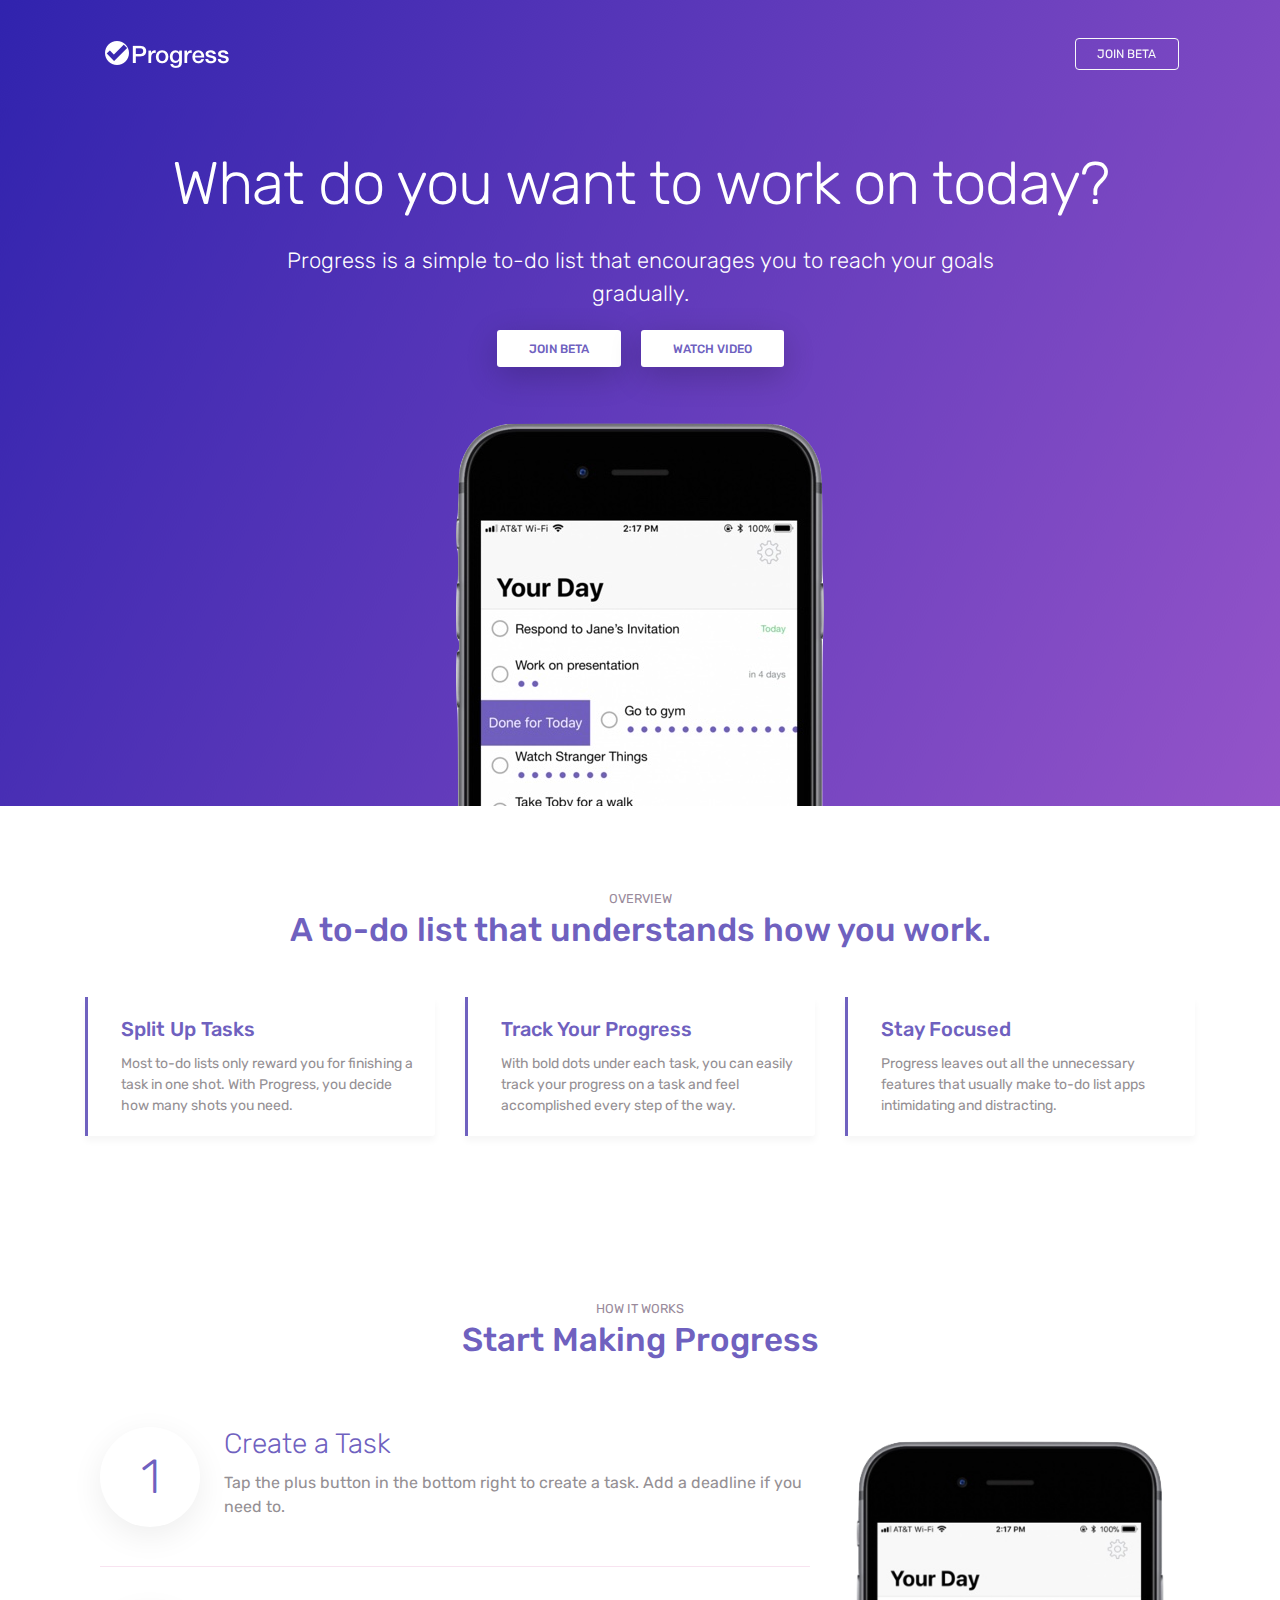
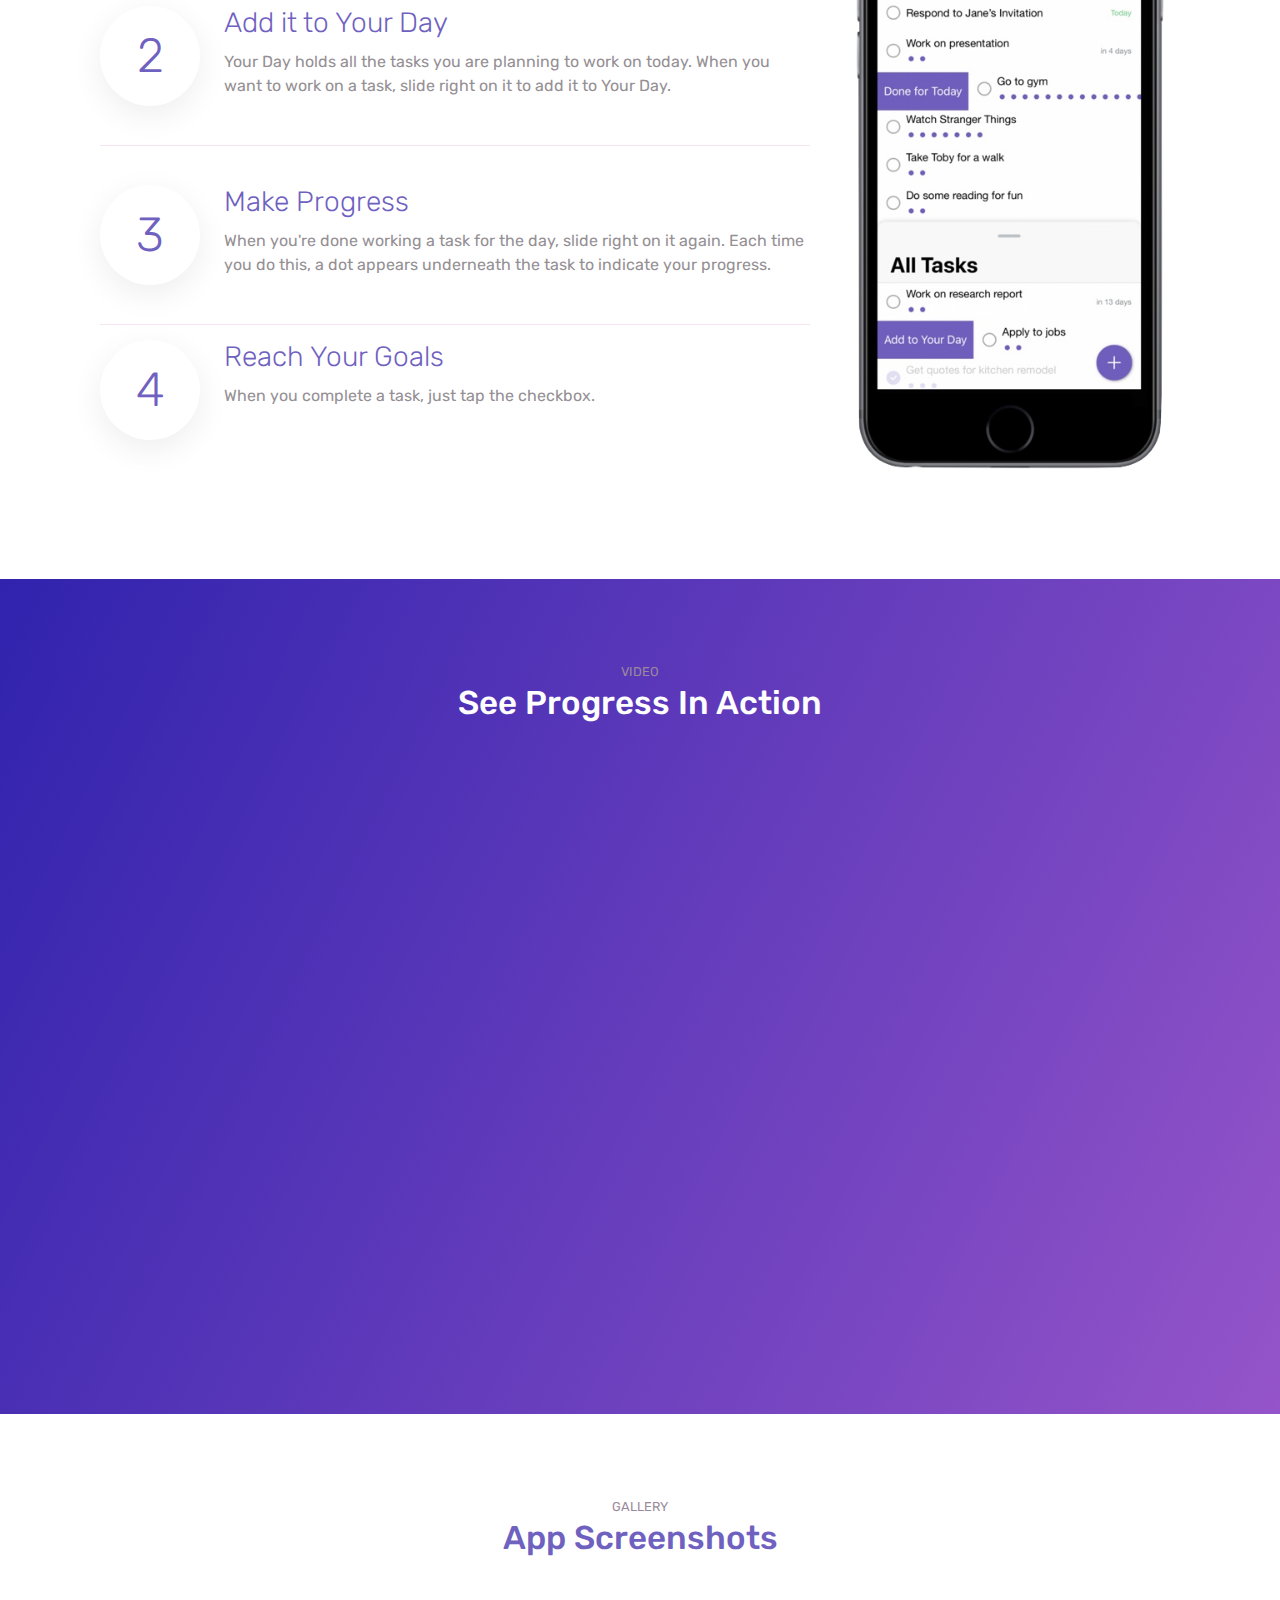
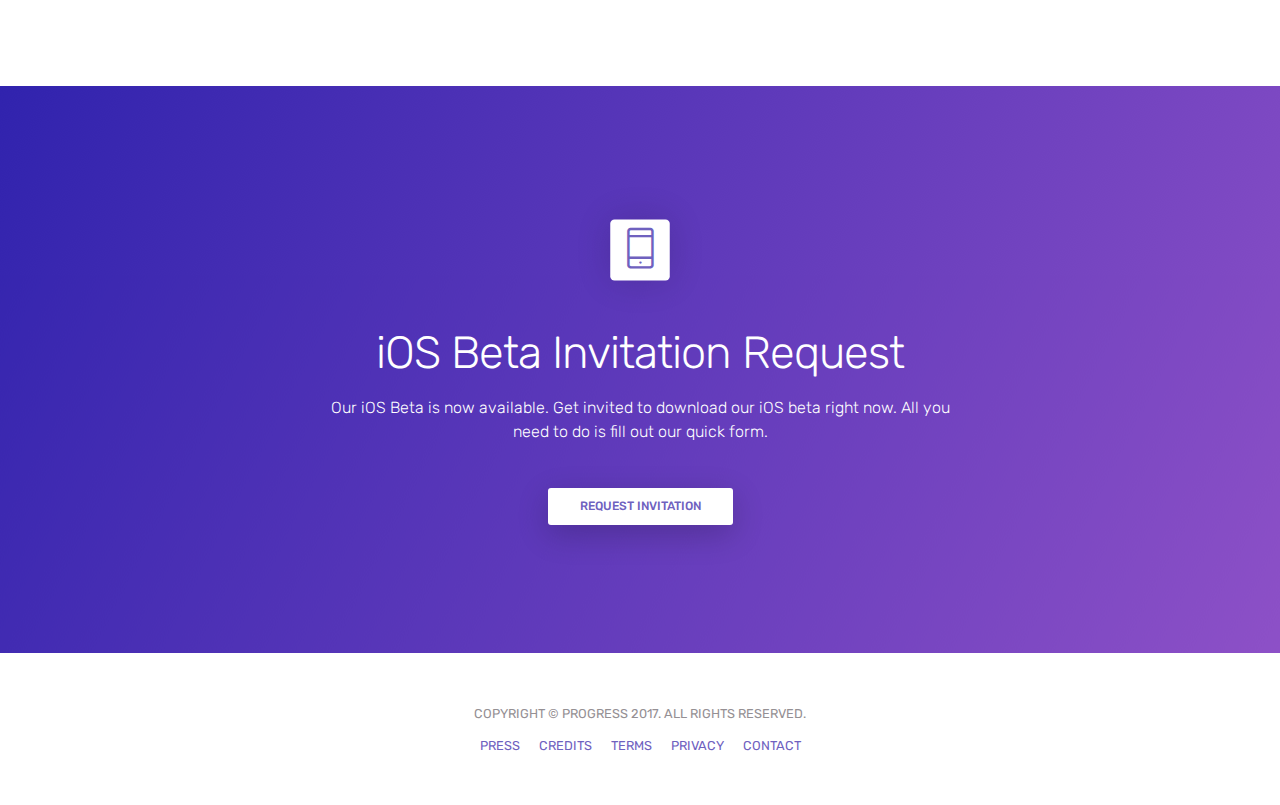
==== index.html @ 8f43d5d8 "new screenshots" ====
<!doctype html>
<html lang="en">
<!--
Page    : index 
 -->

<head>
    <title>Progress</title>
    <!-- Required meta tags -->
    <meta charset="utf-8">
    <meta name="viewport" content="width=device-width, initial-scale=1, shrink-to-fit=no">
    <meta name="description" content="Progress - A simple to-do list that encourages you to reach your goals gradually.">
    <meta name="keywords" content="HTML5, bootstrap, mobile, app, landing, ios, android, responsive">

    <!-- Font -->
    <link rel="dns-prefetch" href="//fonts.googleapis.com">
    <link href="https://fonts.googleapis.com/css?family=Rubik:300,400,500" rel="stylesheet">

    <!-- Bootstrap CSS -->
    <link rel="stylesheet" href="css/bootstrap.min.css">
    <!-- Themify Icons -->
    <link rel="stylesheet" href="css/themify-icons.css">
    <!-- Owl carousel -->
    <link rel="stylesheet" href="css/owl.carousel.min.css">
    <!-- Main css -->
    <link href="css/style.css" rel="stylesheet">

    <!--Favicon-->
    <link rel="icon" type="image/png" href="favicon.png">

    <script>
    var host = "www.makeprogressapp.com";
    if ((host == window.location.host) && (window.location.protocol != "https:")){
    window.location.protocol = "https";
    }
    </script> 
</head>

<body data-spy="scroll" data-target="#navbar" data-offset="30">

    <!-- Nav Menu -->

    <div class="nav-menu fixed-top">
        <div class="container">
            <div class="row">
                <div class="col-md-12">
                    <nav class="navbar navbar-dark navbar-expand-lg">
                        <a class="navbar-brand" href="index.html"><img src="images/logo.png" class="img-fluid" alt="logo"></a> <button class="navbar-toggler" type="button" data-toggle="collapse" data-target="#navbar" aria-controls="navbar" aria-expanded="false" aria-label="Toggle navigation"> <span class="navbar-toggler-icon"></span> </button>
                        <div class="collapse navbar-collapse" id="navbar">
                            <ul class="navbar-nav ml-auto">
                                <!-- <li class="nav-item"> <a class="nav-link" href="#howitworks">HOW IT WORKS</a> </li>-->
                                <li class="nav-item"><a href="#beta" class="btn btn-outline-light my-3 my-sm-0 ml-lg-3">Join Beta</a></li>
                            </ul>
                        </div>
                    </nav>
                </div>
            </div>
        </div>
    </div>


    <header class="bg-gradient" id="home">
        <div class="container mt-5">
            <h1>What do you want to work on today?</h1>
            <p class="tagline">Progress is a simple to-do list that encourages you to reach your goals gradually. </p>
            <div class="container2">
                <div class="flex">
                            <a href="#beta" , class="btn btn-primary">Join Beta</a></div>
                            <a href="#video" , class="btn btn-primary">Watch Video</a></div>
                </div>
            </div>
        <div class="img-holder mt-3"><img src="images/iphonex.png" alt="phone" class="img-fluid"></div>
    </header>

    <a name="overview">
    <div class="section" id="features">
        <div class="container">

            <div class="section-title">
                <small>OVERVIEW</small>
                <h3>A to-do list that understands how you work.</h3>
            </div>
            <div class="row">
                <div class="col-12 col-lg-4">
                    <div class="card features">
                        <div class="card-body">
                            <div class="media">
                                <span class="gradient-fill ti-3x mr-3"></span>
                                <div class="media-body">
                                    <h4 class="card-title">Split Up Tasks</h4>
                                    <p class="card-text">Most to-do lists only reward you for finishing a task in one shot. With Progress, you decide how many shots you need.</p>
                                </div>
                            </div>
                        </div>
                    </div>
                </div>
                <div class="col-12 col-lg-4">
                    <div class="card features">
                        <div class="card-body">
                            <div class="media">
                                <span class="gradient-fill ti-3x mr-3"></span>
                                <div class="media-body">
                                    <h4 class="card-title">Track Your Progress</h4>
                                    <p class="card-text">With bold dots under each task, you can easily track your progress on a task and feel accomplished every step of the way.</p>
                                </div>
                            </div>
                        </div>
                    </div>
                </div>
                <div class="col-12 col-lg-4">
                    <div class="card features">
                        <div class="card-body">
                            <div class="media">
                                <span class="gradient-fill ti-3x mr-3"></span>
                                <div class="media-body">
                                    <h4 class="card-title">Stay Focused</h4>
                                    <p class="card-text">Progress leaves out all the unnecessary features that usually make to-do list apps intimidating and distracting.</p>
                                </div>
                            </div>
                        </div>
                    </div>
                </div>
            </div>

        </div>

    </div>
    <!-- // end .section -->

    <a name="howitworks">
        <div class="section">
        <div class="container">

         <div class="section-title">
                <small>HOW IT WORKS</small>
                <h3>Start Making Progress</h3>
            </div>
        <div class="container">
            <div class="row">
                <div class="col-md-8 d-flex align-items-center">
                    <ul class="list-unstyled ui-steps">
                        <li class="media">
                            <div class="circle-icon mr-4">1</div>
                            <div class="media-body">
                                <h5>Create a Task</h5>
                                <p>Tap the plus button in the bottom right to create a task. Add a deadline if you need to.</p>
                            </div>
                        </li>
                        <li class="media my-4">
                            <div class="circle-icon mr-4">2</div>
                            <div class="media-body">
                                <h5>Add it to Your Day</h5>
                                <p> Your Day holds all the tasks you are planning to work on today. When you want to work on a task, slide right on it to add it to Your Day.</p>
                            </div>
                        </li>
                        <li class="media">
                            <div class="circle-icon mr-4">3</div>
                            <div class="media-body">
                                <h5>Make Progress</h5>
                                <p>When you're done working a task for the day, slide right on it again. Each time you do this, a dot appears underneath the task to indicate your progress.</p>
                            </div>
                        </li>
                         <li class="media">
                            <div class="circle-icon mr-4">4</div>
                            <div class="media-body">
                                <h5>Reach Your Goals</h5>
                                <p>When you complete a task, just tap the checkbox.</p>
                            </div>
                        </li>
                    </ul>
                </div>
                <div class="col-md-4">
                    <img src="images/iphonex.png" alt="iphone" class="img-fluid">
                </div>

            </div>

        </div>
    </div>
    </div>
    <!-- // end .section -->

    <a name="video">
    <div class="section bg-gradient">
        <div class="section-title2">
                <small>VIDEO</small>
                <h6>See Progress In Action</h6>
            </div>
        <div class="container2">
          <iframe allowFullScreen frameborder="0" height="564" mozallowfullscreen src="https://player.vimeo.com/video/249127724" webkitAllowFullScreen width="640"></iframe>
        </div>
    </div>
    <!-- // end .section -->

    <a name="screenshots">
    <div class="section" id="gallery">
        <div class="container">
            <div class="section-title">
                <small>GALLERY</small>
                <h3>App Screenshots</h3>
            </div>

            <div class="img-gallery owl-carousel owl-theme">
                <img src="images/screen1.jpg" alt="image">
                <img src="images/screen2.jpg" alt="image">
                <img src="images/screen3.jpg" alt="image">
                <img src="images/screen4.jpg" alt="image">
                <img src="images/screen5.jpg" alt="image">
            </div>
        </div>
    </div>
    <!-- // end .section -->

    <a name="beta">
        <div class="section bg-gradient">
        <div class="container">
            <div class="call-to-action">

                <div class="box-icon"><span class="ti-mobile gradient-fill ti-3x"></span></div>
                <h2>iOS Beta Invitation Request</h2>
                <p class="tagline">Our iOS Beta is now available. Get invited to download our iOS beta right now. All you need to do is fill out our quick form.</p>
                <div class="my-4">
                        <div class = "container2">
                        <div class="row">
                                <input type="submit" display=inline value="Request Invitation" name="subscribe" class="btn btn-primary" onclick="window.open('https://docs.google.com/forms/d/e/1FAIpQLSewMjJUEQsUB3GAOsX3UaasH5vnxFQbuQ_sWc6Pb_Ocl7XDDA/viewform?usp=sf_link','_blank')">
                         </div> <!-- /row -->    
                         </div>
                </div>
            </div>
        </div>
    </div>


   <!-- <a name="download">
    <div class="section bg-gradient">
    <div class="container">
            <div class="call-to-action">

                <div class="box-icon"><span class="ti-mobile gradient-fill ti-3x"></span></div>
                <h2>Download Progress Today</h2>
                <p class="tagline">Available for iPhone & iPad devices exclusively. Requires iOS 11+.</p>
                <div class="my-4">
                    <a href="#" class="btn btn-light"><img src="images/appleicon.png" alt="icon"> App Store</a>
                </div>
            </div>
        </div>
    </div> -->
    <!-- // end .section -->
    
    <a name="footer">
    <footer class="my-5 text-center">
        <p class="mb-2"><small>COPYRIGHT © PROGRESS 2017. ALL RIGHTS RESERVED.</a></small></p>
        <small>
             <a href="https://www.dropbox.com/sh/uk5i52ibr6xwjdl/AAD-dLXmR7d2YhoPPhvqMtyUa?dl=0" class="m-2">PRESS</a>
            <a href="credits.html" class="m-2">CREDITS</a>
            <a href="terms.html" class="m-2">TERMS</a>
            <a href="privacy.html" class="m-2">PRIVACY</a>
            <a href="mailto:info@makeprogressapp.com" class="m-2">CONTACT</a>
        </small>
    </footer>

    <!-- jQuery and Bootstrap -->
    <script src="js/jquery-3.2.1.min.js"></script>
    <script src="js/bootstrap.bundle.min.js"></script>
    <!-- Plugins JS -->
    <script src="js/owl.carousel.min.js"></script>
    <!-- Custom JS -->
    <script src="js/script.js"></script>

</body>

</html>
---- css/themify-icons.css ----
@font-face {
    font-family: 'themify';
    src: url('../fonts/themify.eot?-fvbane');
    src: url('../fonts/themify.eot?#iefix-fvbane') format('embedded-opentype'), url('../fonts/themify.woff?-fvbane') format('woff'), url('../fonts/themify.ttf?-fvbane') format('truetype'), url('../fonts/themify.svg?-fvbane#themify') format('svg');
    font-weight: normal;
    font-style: normal;
}

[class^="ti-"],
[class*=" ti-"] {
    font-family: 'themify';
    speak: none;
    font-style: normal;
    font-weight: normal;
    font-variant: normal;
    text-transform: none;
    line-height: 1;
    /* Better Font Rendering =========== */
    -webkit-font-smoothing: antialiased;
    -moz-osx-font-smoothing: grayscale;
}

.ti-wand:before {
    content: "\e600";
}

.ti-volume:before {
    content: "\e601";
}

.ti-user:before {
    content: "\e602";
}

.ti-unlock:before {
    content: "\e603";
}

.ti-unlink:before {
    content: "\e604";
}

.ti-trash:before {
    content: "\e605";
}

.ti-thought:before {
    content: "\e606";
}

.ti-target:before {
    content: "\e607";
}

.ti-tag:before {
    content: "\e608";
}

.ti-tablet:before {
    content: "\e609";
}

.ti-star:before {
    content: "\e60a";
}

.ti-spray:before {
    content: "\e60b";
}

.ti-signal:before {
    content: "\e60c";
}

.ti-shopping-cart:before {
    content: "\e60d";
}

.ti-shopping-cart-full:before {
    content: "\e60e";
}

.ti-settings:before {
    content: "\e60f";
}

.ti-search:before {
    content: "\e610";
}

.ti-zoom-in:before {
    content: "\e611";
}

.ti-zoom-out:before {
    content: "\e612";
}

.ti-cut:before {
    content: "\e613";
}

.ti-ruler:before {
    content: "\e614";
}

.ti-ruler-pencil:before {
    content: "\e615";
}

.ti-ruler-alt:before {
    content: "\e616";
}

.ti-bookmark:before {
    content: "\e617";
}

.ti-bookmark-alt:before {
    content: "\e618";
}

.ti-reload:before {
    content: "\e619";
}

.ti-plus:before {
    content: "\e61a";
}

.ti-pin:before {
    content: "\e61b";
}

.ti-pencil:before {
    content: "\e61c";
}

.ti-pencil-alt:before {
    content: "\e61d";
}

.ti-paint-roller:before {
    content: "\e61e";
}

.ti-paint-bucket:before {
    content: "\e61f";
}

.ti-na:before {
    content: "\e620";
}

.ti-mobile:before {
    content: "\e621";
}

.ti-minus:before {
    content: "\e622";
}

.ti-medall:before {
    content: "\e623";
}

.ti-medall-alt:before {
    content: "\e624";
}

.ti-marker:before {
    content: "\e625";
}

.ti-marker-alt:before {
    content: "\e626";
}

.ti-arrow-up:before {
    content: "\e627";
}

.ti-arrow-right:before {
    content: "\e628";
}

.ti-arrow-left:before {
    content: "\e629";
}

.ti-arrow-down:before {
    content: "\e62a";
}

.ti-lock:before {
    content: "\e62b";
}

.ti-location-arrow:before {
    content: "\e62c";
}

.ti-link:before {
    content: "\e62d";
}

.ti-layout:before {
    content: "\e62e";
}

.ti-layers:before {
    content: "\e62f";
}

.ti-layers-alt:before {
    content: "\e630";
}

.ti-key:before {
    content: "\e631";
}

.ti-import:before {
    content: "\e632";
}

.ti-image:before {
    content: "\e633";
}

.ti-heart:before {
    content: "\e634";
}

.ti-heart-broken:before {
    content: "\e635";
}

.ti-hand-stop:before {
    content: "\e636";
}

.ti-hand-open:before {
    content: "\e637";
}

.ti-hand-drag:before {
    content: "\e638";
}

.ti-folder:before {
    content: "\e639";
}

.ti-flag:before {
    content: "\e63a";
}

.ti-flag-alt:before {
    content: "\e63b";
}

.ti-flag-alt-2:before {
    content: "\e63c";
}

.ti-eye:before {
    content: "\e63d";
}

.ti-export:before {
    content: "\e63e";
}

.ti-exchange-vertical:before {
    content: "\e63f";
}

.ti-desktop:before {
    content: "\e640";
}

.ti-cup:before {
    content: "\e641";
}

.ti-crown:before {
    content: "\e642";
}

.ti-comments:before {
    content: "\e643";
}

.ti-comment:before {
    content: "\e644";
}

.ti-comment-alt:before {
    content: "\e645";
}

.ti-close:before {
    content: "\e646";
}

.ti-clip:before {
    content: "\e647";
}

.ti-angle-up:before {
    content: "\e648";
}

.ti-angle-right:before {
    content: "\e649";
}

.ti-angle-left:before {
    content: "\e64a";
}

.ti-angle-down:before {
    content: "\e64b";
}

.ti-check:before {
    content: "\e64c";
}

.ti-check-box:before {
    content: "\e64d";
}

.ti-camera:before {
    content: "\e64e";
}

.ti-announcement:before {
    content: "\e64f";
}

.ti-brush:before {
    content: "\e650";
}

.ti-briefcase:before {
    content: "\e651";
}

.ti-bolt:before {
    content: "\e652";
}

.ti-bolt-alt:before {
    content: "\e653";
}

.ti-blackboard:before {
    content: "\e654";
}

.ti-bag:before {
    content: "\e655";
}

.ti-move:before {
    content: "\e656";
}

.ti-arrows-vertical:before {
    content: "\e657";
}

.ti-arrows-horizontal:before {
    content: "\e658";
}

.ti-fullscreen:before {
    content: "\e659";
}

.ti-arrow-top-right:before {
    content: "\e65a";
}

.ti-arrow-top-left:before {
    content: "\e65b";
}

.ti-arrow-circle-up:before {
    content: "\e65c";
}

.ti-arrow-circle-right:before {
    content: "\e65d";
}

.ti-arrow-circle-left:before {
    content: "\e65e";
}

.ti-arrow-circle-down:before {
    content: "\e65f";
}

.ti-angle-double-up:before {
    content: "\e660";
}

.ti-angle-double-right:before {
    content: "\e661";
}

.ti-angle-double-left:before {
    content: "\e662";
}

.ti-angle-double-down:before {
    content: "\e663";
}

.ti-zip:before {
    content: "\e664";
}

.ti-world:before {
    content: "\e665";
}

.ti-wheelchair:before {
    content: "\e666";
}

.ti-view-list:before {
    content: "\e667";
}

.ti-view-list-alt:before {
    content: "\e668";
}

.ti-view-grid:before {
    content: "\e669";
}

.ti-uppercase:before {
    content: "\e66a";
}

.ti-upload:before {
    content: "\e66b";
}

.ti-underline:before {
    content: "\e66c";
}

.ti-truck:before {
    content: "\e66d";
}

.ti-timer:before {
    content: "\e66e";
}

.ti-ticket:before {
    content: "\e66f";
}

.ti-thumb-up:before {
    content: "\e670";
}

.ti-thumb-down:before {
    content: "\e671";
}

.ti-text:before {
    content: "\e672";
}

.ti-stats-up:before {
    content: "\e673";
}

.ti-stats-down:before {
    content: "\e674";
}

.ti-split-v:before {
    content: "\e675";
}

.ti-split-h:before {
    content: "\e676";
}

.ti-smallcap:before {
    content: "\e677";
}

.ti-shine:before {
    content: "\e678";
}

.ti-shift-right:before {
    content: "\e679";
}

.ti-shift-left:before {
    content: "\e67a";
}

.ti-shield:before {
    content: "\e67b";
}

.ti-notepad:before {
    content: "\e67c";
}

.ti-server:before {
    content: "\e67d";
}

.ti-quote-right:before {
    content: "\e67e";
}

.ti-quote-left:before {
    content: "\e67f";
}

.ti-pulse:before {
    content: "\e680";
}

.ti-printer:before {
    content: "\e681";
}

.ti-power-off:before {
    content: "\e682";
}

.ti-plug:before {
    content: "\e683";
}

.ti-pie-chart:before {
    content: "\e684";
}

.ti-paragraph:before {
    content: "\e685";
}

.ti-panel:before {
    content: "\e686";
}

.ti-package:before {
    content: "\e687";
}

.ti-music:before {
    content: "\e688";
}

.ti-music-alt:before {
    content: "\e689";
}

.ti-mouse:before {
    content: "\e68a";
}

.ti-mouse-alt:before {
    content: "\e68b";
}

.ti-money:before {
    content: "\e68c";
}

.ti-microphone:before {
    content: "\e68d";
}

.ti-menu:before {
    content: "\e68e";
}

.ti-menu-alt:before {
    content: "\e68f";
}

.ti-map:before {
    content: "\e690";
}

.ti-map-alt:before {
    content: "\e691";
}

.ti-loop:before {
    content: "\e692";
}

.ti-location-pin:before {
    content: "\e693";
}

.ti-list:before {
    content: "\e694";
}

.ti-light-bulb:before {
    content: "\e695";
}

.ti-Italic:before {
    content: "\e696";
}

.ti-info:before {
    content: "\e697";
}

.ti-infinite:before {
    content: "\e698";
}

.ti-id-badge:before {
    content: "\e699";
}

.ti-hummer:before {
    content: "\e69a";
}

.ti-home:before {
    content: "\e69b";
}

.ti-help:before {
    content: "\e69c";
}

.ti-headphone:before {
    content: "\e69d";
}

.ti-harddrives:before {
    content: "\e69e";
}

.ti-harddrive:before {
    content: "\e69f";
}

.ti-gift:before {
    content: "\e6a0";
}

.ti-game:before {
    content: "\e6a1";
}

.ti-filter:before {
    content: "\e6a2";
}

.ti-files:before {
    content: "\e6a3";
}

.ti-file:before {
    content: "\e6a4";
}

.ti-eraser:before {
    content: "\e6a5";
}

.ti-envelope:before {
    content: "\e6a6";
}

.ti-download:before {
    content: "\e6a7";
}

.ti-direction:before {
    content: "\e6a8";
}

.ti-direction-alt:before {
    content: "\e6a9";
}

.ti-dashboard:before {
    content: "\e6aa";
}

.ti-control-stop:before {
    content: "\e6ab";
}

.ti-control-shuffle:before {
    content: "\e6ac";
}

.ti-control-play:before {
    content: "\e6ad";
}

.ti-control-pause:before {
    content: "\e6ae";
}

.ti-control-forward:before {
    content: "\e6af";
}

.ti-control-backward:before {
    content: "\e6b0";
}

.ti-cloud:before {
    content: "\e6b1";
}

.ti-cloud-up:before {
    content: "\e6b2";
}

.ti-cloud-down:before {
    content: "\e6b3";
}

.ti-clipboard:before {
    content: "\e6b4";
}

.ti-car:before {
    content: "\e6b5";
}

.ti-calendar:before {
    content: "\e6b6";
}

.ti-book:before {
    content: "\e6b7";
}

.ti-bell:before {
    content: "\e6b8";
}

.ti-basketball:before {
    content: "\e6b9";
}

.ti-bar-chart:before {
    content: "\e6ba";
}

.ti-bar-chart-alt:before {
    content: "\e6bb";
}

.ti-back-right:before {
    content: "\e6bc";
}

.ti-back-left:before {
    content: "\e6bd";
}

.ti-arrows-corner:before {
    content: "\e6be";
}

.ti-archive:before {
    content: "\e6bf";
}

.ti-anchor:before {
    content: "\e6c0";
}

.ti-align-right:before {
    content: "\e6c1";
}

.ti-align-left:before {
    content: "\e6c2";
}

.ti-align-justify:before {
    content: "\e6c3";
}

.ti-align-center:before {
    content: "\e6c4";
}

.ti-alert:before {
    content: "\e6c5";
}

.ti-alarm-clock:before {
    content: "\e6c6";
}

.ti-agenda:before {
    content: "\e6c7";
}

.ti-write:before {
    content: "\e6c8";
}

.ti-window:before {
    content: "\e6c9";
}

.ti-widgetized:before {
    content: "\e6ca";
}

.ti-widget:before {
    content: "\e6cb";
}

.ti-widget-alt:before {
    content: "\e6cc";
}

.ti-wallet:before {
    content: "\e6cd";
}

.ti-video-clapper:before {
    content: "\e6ce";
}

.ti-video-camera:before {
    content: "\e6cf";
}

.ti-vector:before {
    content: "\e6d0";
}

.ti-themify-logo:before {
    content: "\e6d1";
}

.ti-themify-favicon:before {
    content: "\e6d2";
}

.ti-themify-favicon-alt:before {
    content: "\e6d3";
}

.ti-support:before {
    content: "\e6d4";
}

.ti-stamp:before {
    content: "\e6d5";
}

.ti-split-v-alt:before {
    content: "\e6d6";
}

.ti-slice:before {
    content: "\e6d7";
}

.ti-shortcode:before {
    content: "\e6d8";
}

.ti-shift-right-alt:before {
    content: "\e6d9";
}

.ti-shift-left-alt:before {
    content: "\e6da";
}

.ti-ruler-alt-2:before {
    content: "\e6db";
}

.ti-receipt:before {
    content: "\e6dc";
}

.ti-pin2:before {
    content: "\e6dd";
}

.ti-pin-alt:before {
    content: "\e6de";
}

.ti-pencil-alt2:before {
    content: "\e6df";
}

.ti-palette:before {
    content: "\e6e0";
}

.ti-more:before {
    content: "\e6e1";
}

.ti-more-alt:before {
    content: "\e6e2";
}

.ti-microphone-alt:before {
    content: "\e6e3";
}

.ti-magnet:before {
    content: "\e6e4";
}

.ti-line-double:before {
    content: "\e6e5";
}

.ti-line-dotted:before {
    content: "\e6e6";
}

.ti-line-dashed:before {
    content: "\e6e7";
}

.ti-layout-width-full:before {
    content: "\e6e8";
}

.ti-layout-width-default:before {
    content: "\e6e9";
}

.ti-layout-width-default-alt:before {
    content: "\e6ea";
}

.ti-layout-tab:before {
    content: "\e6eb";
}

.ti-layout-tab-window:before {
    content: "\e6ec";
}

.ti-layout-tab-v:before {
    content: "\e6ed";
}

.ti-layout-tab-min:before {
    content: "\e6ee";
}

.ti-layout-slider:before {
    content: "\e6ef";
}

.ti-layout-slider-alt:before {
    content: "\e6f0";
}

.ti-layout-sidebar-right:before {
    content: "\e6f1";
}

.ti-layout-sidebar-none:before {
    content: "\e6f2";
}

.ti-layout-sidebar-left:before {
    content: "\e6f3";
}

.ti-layout-placeholder:before {
    content: "\e6f4";
}

.ti-layout-menu:before {
    content: "\e6f5";
}

.ti-layout-menu-v:before {
    content: "\e6f6";
}

.ti-layout-menu-separated:before {
    content: "\e6f7";
}

.ti-layout-menu-full:before {
    content: "\e6f8";
}

.ti-layout-media-right-alt:before {
    content: "\e6f9";
}

.ti-layout-media-right:before {
    content: "\e6fa";
}

.ti-layout-media-overlay:before {
    content: "\e6fb";
}

.ti-layout-media-overlay-alt:before {
    content: "\e6fc";
}

.ti-layout-media-overlay-alt-2:before {
    content: "\e6fd";
}

.ti-layout-media-left-alt:before {
    content: "\e6fe";
}

.ti-layout-media-left:before {
    content: "\e6ff";
}

.ti-layout-media-center-alt:before {
    content: "\e700";
}

.ti-layout-media-center:before {
    content: "\e701";
}

.ti-layout-list-thumb:before {
    content: "\e702";
}

.ti-layout-list-thumb-alt:before {
    content: "\e703";
}

.ti-layout-list-post:before {
    content: "\e704";
}

.ti-layout-list-large-image:before {
    content: "\e705";
}

.ti-layout-line-solid:before {
    content: "\e706";
}

.ti-layout-grid4:before {
    content: "\e707";
}

.ti-layout-grid3:before {
    content: "\e708";
}

.ti-layout-grid2:before {
    content: "\e709";
}

.ti-layout-grid2-thumb:before {
    content: "\e70a";
}

.ti-layout-cta-right:before {
    content: "\e70b";
}

.ti-layout-cta-left:before {
    content: "\e70c";
}

.ti-layout-cta-center:before {
    content: "\e70d";
}

.ti-layout-cta-btn-right:before {
    content: "\e70e";
}

.ti-layout-cta-btn-left:before {
    content: "\e70f";
}

.ti-layout-column4:before {
    content: "\e710";
}

.ti-layout-column3:before {
    content: "\e711";
}

.ti-layout-column2:before {
    content: "\e712";
}

.ti-layout-accordion-separated:before {
    content: "\e713";
}

.ti-layout-accordion-merged:before {
    content: "\e714";
}

.ti-layout-accordion-list:before {
    content: "\e715";
}

.ti-ink-pen:before {
    content: "\e716";
}

.ti-info-alt:before {
    content: "\e717";
}

.ti-help-alt:before {
    content: "\e718";
}

.ti-headphone-alt:before {
    content: "\e719";
}

.ti-hand-point-up:before {
    content: "\e71a";
}

.ti-hand-point-right:before {
    content: "\e71b";
}

.ti-hand-point-left:before {
    content: "\e71c";
}

.ti-hand-point-down:before {
    content: "\e71d";
}

.ti-gallery:before {
    content: "\e71e";
}

.ti-face-smile:before {
    content: "\e71f";
}

.ti-face-sad:before {
    content: "\e720";
}

.ti-credit-card:before {
    content: "\e721";
}

.ti-control-skip-forward:before {
    content: "\e722";
}

.ti-control-skip-backward:before {
    content: "\e723";
}

.ti-control-record:before {
    content: "\e724";
}

.ti-control-eject:before {
    content: "\e725";
}

.ti-comments-smiley:before {
    content: "\e726";
}

.ti-brush-alt:before {
    content: "\e727";
}

.ti-youtube:before {
    content: "\e728";
}

.ti-vimeo:before {
    content: "\e729";
}

.ti-twitter:before {
    content: "\e72a";
}

.ti-time:before {
    content: "\e72b";
}

.ti-tumblr:before {
    content: "\e72c";
}

.ti-skype:before {
    content: "\e72d";
}

.ti-share:before {
    content: "\e72e";
}

.ti-share-alt:before {
    content: "\e72f";
}

.ti-rocket:before {
    content: "\e730";
}

.ti-pinterest:before {
    content: "\e731";
}

.ti-new-window:before {
    content: "\e732";
}

.ti-microsoft:before {
    content: "\e733";
}

.ti-list-ol:before {
    content: "\e734";
}

.ti-linkedin:before {
    content: "\e735";
}

.ti-layout-sidebar-2:before {
    content: "\e736";
}

.ti-layout-grid4-alt:before {
    content: "\e737";
}

.ti-layout-grid3-alt:before {
    content: "\e738";
}

.ti-layout-grid2-alt:before {
    content: "\e739";
}

.ti-layout-column4-alt:before {
    content: "\e73a";
}

.ti-layout-column3-alt:before {
    content: "\e73b";
}

.ti-layout-column2-alt:before {
    content: "\e73c";
}

.ti-instagram:before {
    content: "\e73d";
}

.ti-google:before {
    content: "\e73e";
}

.ti-github:before {
    content: "\e73f";
}

.ti-flickr:before {
    content: "\e740";
}

.ti-facebook:before {
    content: "\e741";
}

.ti-dropbox:before {
    content: "\e742";
}

.ti-dribbble:before {
    content: "\e743";
}

.ti-apple:before {
    content: "\e744";
}

.ti-android:before {
    content: "\e745";
}

.ti-save:before {
    content: "\e746";
}

.ti-save-alt:before {
    content: "\e747";
}

.ti-yahoo:before {
    content: "\e748";
}

.ti-wordpress:before {
    content: "\e749";
}

.ti-vimeo-alt:before {
    content: "\e74a";
}

.ti-twitter-alt:before {
    content: "\e74b";
}

.ti-tumblr-alt:before {
    content: "\e74c";
}

.ti-trello:before {
    content: "\e74d";
}

.ti-stack-overflow:before {
    content: "\e74e";
}

.ti-soundcloud:before {
    content: "\e74f";
}

.ti-sharethis:before {
    content: "\e750";
}

.ti-sharethis-alt:before {
    content: "\e751";
}

.ti-reddit:before {
    content: "\e752";
}

.ti-pinterest-alt:before {
    content: "\e753";
}

.ti-microsoft-alt:before {
    content: "\e754";
}

.ti-linux:before {
    content: "\e755";
}

.ti-jsfiddle:before {
    content: "\e756";
}

.ti-joomla:before {
    content: "\e757";
}

.ti-html5:before {
    content: "\e758";
}

.ti-flickr-alt:before {
    content: "\e759";
}

.ti-email:before {
    content: "\e75a";
}

.ti-drupal:before {
    content: "\e75b";
}

.ti-dropbox-alt:before {
    content: "\e75c";
}

.ti-css3:before {
    content: "\e75d";
}

.ti-rss:before {
    content: "\e75e";
}

.ti-rss-alt:before {
    content: "\e75f";
}

.ti-lg {
    font-size: 1.33333333em;
    line-height: 0.75em;
    vertical-align: -15%;
}

.ti-2x {
    font-size: 2em;
}

.ti-3x {
    font-size: 3em;
}

.ti-4x {
    font-size: 4em;
}

.ti-5x {
    font-size: 5em;
}
---- css/style.css ----
/*

Style   : MobApp CSS
Version : 1.0
Author  : Surjith S M
URI     : https://surjithctly.in/

Copyright © All rights Reserved 

*/


/*------------------------
[TABLE OF CONTENTS]
    
1. GLOBAL STYLES
2. NAVBAR
3. HERO
4. TABS
5. TESTIMONIALS
6. IMAGE GALLERY
7. PRICING
8. CALL TO ACTION
9. FOOTER

------------------------*/


/* GLOBAL
----------------------*/

body {
    font-family: 'Rubik', sans-serif;
    position: relative;
}

a {
    color: #6f61bf;
}

a:hover,
a:focus {
    color: #6f61bf;
}

h1 {
    font-size: 60px;
    font-weight: 300;
    letter-spacing: -1px;
    margin-bottom: 1.5rem;
}

h2 {
    font-size: 45px;
    font-weight: 300;
    color: #6f61bf;
    letter-spacing: -1px;
    margin-bottom: 1rem;
}

h3 {
    color: #6f61bf;
    font-size: 33px;
    font-weight: 500;
}

h6 {
    color: #FFFFFF;
    font-size: 33px;
    font-weight: 500;
}

h4 {
    font-size: 20px;
    font-weight: 500;
    color: #6f61bf;
}

h5 {
    font-size: 28px;
    font-weight: 300;
    color: #6f61bf;
    margin-bottom: 0.7rem;
}

p {
    color: #959094;
}

p.lead {
    color: #e38cb7;
    margin-bottom: 2rem;
}

.text-primary {
    color: #e38cb7 !important;
}

.light-font {
    font-weight: 300;
}

.btn {
    font-size: 12px;
    font-weight: 400;
    text-transform: uppercase;
    padding: 0.375rem 1.35rem;
    transition: all 0.3s ease;
}

.btn-outline-light:hover {
    color: #6f61bf;
}

.btn-primary {
    border-radius: 3px;
    background-color: #FFFFFF;
    color: #6f61bf; 
    box-shadow: 0px 9px 32px 0px rgba(0, 0, 0, 0.2);
    font-weight: 500;
    padding: 0.6rem 2rem;
    border: 0;
    margin-left: 10px; 
    margin-right: 10px;
    margin-top: 20px;
}

.btn-primary:hover,
.btn-primary:focus,
.btn-primary:active,
.btn-primary:not([disabled]):not(.disabled).active,
.btn-primary:not([disabled]):not(.disabled):active,
.show>.btn-primary.dropdown-toggle {
    background-color: #6f61bf; 
    box-shadow: 0px 9px 32px 0px rgba(0, 0, 0, 0.3);
    color: #FFF;
}

.left {
float: left;
margin-right:10px;
margin-top: 15px; 
margin-bottom: 15px; 
}

.right{
float: left;
 display: block;
 display: inline-block;
margin-left: 10px;
margin-top: 15px; 
margin-bottom: 15px; 
text-align: center;
}

.btn-light {
    border-radius: 3px;
    background: #FFF;
    box-shadow: 0px 9px 32px 0px rgba(0, 0, 0, 0.26);
    font-size: 14px;
    font-weight: 500;
    color: #633991;
    margin: 0.5rem;
    padding: 0.7rem 1.6rem;
    line-height: 1.8;
}

.btn-group-lg>.btn,
.btn-lg {
    padding: 0.8rem 1rem;
    font-size: 15px;
}

.light-bg {
    background-color: #faf6fb;
}

.section {
    padding: 80px 0;
}

.section-title {
    text-align: center;
    margin-bottom: 3rem;
}

.section-title small {
    color: #998a9b;
}

.section-title2 {
    text-align: center;
    margin-bottom: 3rem;
}

.section-title2 small {
    color: #998a9b;
}

@media (max-width:767px) {
    h1 {
        font-size: 40px;
    }
    h2 {
        font-size: 30px;
    }
}


/* NAVBAR
----------------------*/

.nav-menu {
    padding: 1rem 0;
    transition: all 0.3s ease;
    background-image: url("../images/bg-image.png")

}

.nav-menu.is-scrolling,
.nav-menu.menu-is-open {
}

.nav-menu.is-scrolling {
    padding: 0;
}

.navbar-nav .nav-link {
    position: relative;
}

@media (min-width: 992px) {
    .navbar-expand-lg .navbar-nav .nav-link {
        padding-right: 1rem;
        padding-left: 1rem;
        font-size: 14px;
    }

    .navbar-nav>.nav-item>.nav-link.active:after {
        content: "";
        border-bottom: 2px solid #cd99d4;
        left: 1rem;
        right: 1rem;
        bottom: 5px;
        height: 1px;
        position: absolute;
    }
}

@media (max-width:991px) {
    .navbar-nav.is-scrolling {
        padding-bottom: 1rem;
    }
    .navbar-nav .nav-item {
        text-align: center;
    }
}


/* HERO
----------------------*/

header {
    padding: 100px 0 0;
    text-align: center;
    color: #FFF;
}

.bg-gradient {
    background-image: url("../images/bg-image.png")
    /* background-image: -moz-linear-gradient( 135deg, rgba(60, 8, 118, 0.8) 0%, rgba(250, 0, 118, 0.8) 100%);
    background-image: -webkit-linear-gradient( 135deg, rgba(60, 8, 118, 0.8) 0%, rgba(250, 0, 118, 0.8) 100%);
    background-image: -ms-linear-gradient( 135deg, rgba(60, 8, 118, 0.8) 0%, rgba(250, 0, 118, 0.8) 100%);
    background-image: linear-gradient( 135deg, rgba(60, 8, 118, 0.8) 0%, rgba(250, 0, 118, 0.8) 100%);*/
}

.tagline {
    font-size: 22px;
    font-weight: 300;
    color: #FFFFFF;
    max-width: 800px;
    margin: 0 auto;
}

.img-holder {
    height: 0;
    padding-bottom: 33%;
    overflow: hidden;
    align-content: center; 
}


 .container2 {
  display: flex;
  justify-content: center;
   align-items: center;
  height: 100%;

}

@media (max-width:1200px) {
    .img-holder {
        padding-bottom: 50%;
    }
}

@media (max-width:767px) {
    .tagline {
        font-size: 17px;
    }
    .img-holder {
        padding-bottom: 100%;
    }
}



/* FEATURES
----------------------*/

.gradient-fill:before {
    color: #6f61bf;
}

.card.features {
    border: 0;
    border-radius: 3px;
    box-shadow: 0px 5px 7px 0px rgba(0, 0, 0, 0.04);
    transition: all 0.3s ease;
}

@media (max-width:991px) {
    .card.features {
        margin-bottom: 2rem;
    }
    [class^="col-"]:last-child .card.features {
        margin-bottom: 0;
    }
}

.card.features:before {
    content: "";
    position: absolute;
    width: 3px;
    color: #fc73b4;
    background-color: #6f61bf;
    top: 0;
    bottom: 0;
    left: 0;
}

.card-text {
    font-size: 14px;
}

.card.features:hover {
    transform: translateY(-3px);
    -moz-box-shadow: 0px 5px 30px 0px rgba(0, 0, 0, 0.08);
    -webkit-box-shadow: 0px 5px 30px 0px rgba(0, 0, 0, 0.08);
    box-shadow: 0px 5px 30px 0px rgba(0, 0, 0, 0.08);
}

.box-icon {
    box-shadow: 0px 0px 43px 0px rgba(0, 0, 0, 0.14);
    padding: 10px;
    width: 70px;
    border-radius: 3px;
    margin-bottom: 1.5rem;
    background-color: #FFF;
}

.circle-icon {
    box-shadow: 0px 9px 32px 0px rgba(0, 0, 0, 0.07);
    padding: 10px;
    width: 100px;
    height: 100px;
    border-radius: 50%;
    margin-bottom: 1.5rem;
    background-color: #FFF;
    color: #6f61bf;
    font-size: 48px;
    text-align: center;
    line-height: 80px;
    font-weight: 300;
    transition: all 0.3s ease;
}

@media (max-width:992px) {
    .circle-icon {
        width: 70px;
        height: 70px;
        font-size: 28px;
        line-height: 50px;
    }
}

.ui-steps li:hover .circle-icon {
    background-color: #6f61bf;
    box-shadow: 0px 9px 32px 0px rgba(0, 0, 0, 0.09);
    color: #FFF;
}

.ui-steps li {
    padding: 15px 0;
}

.ui-steps li:not(:last-child) {
    border-bottom: 1px solid #f8e3f0;
}

.perspective-phone {
    position: relative;
    z-index: -1;
}

@media (min-width:992px) {
    .perspective-phone {
        margin-top: -150px;
    }
}


/*  TABS
----------------------*/

.tab-content {
    border-bottom-right-radius: 3px;
    border-bottom-left-radius: 3px;
    background-color: #FFF;
    box-shadow: 0px 5px 7px 0px rgba(0, 0, 0, 0.04);
    padding: 3rem;
}

@media (max-width:992px) {
    .tab-content {
        padding: 1.5rem;
    }
}

.tab-content p {
    line-height: 1.8;
}

.tab-content h2 {
    margin-bottom: 0.5rem;
}

.nav-tabs {
    border-bottom: 0;
}

.nav-tabs .nav-item .nav-link,
.nav-tabs .nav-link:focus,
.nav-tabs .nav-link:hover {
    padding: 1rem 1rem;
    border-color: #faf6fb #faf6fb #FFF;
    font-size: 19px;
    color: #b5a4c8;
    background: #f5eff7;
}

.nav-tabs .nav-link.active {
    background: #FFF;
    border-top-width: 3px;
    border-color: #ce75b4 #faf6fb #FFF;
    color: #633991;
}


/*  TESTIMONIALS
----------------------*/

.owl-carousel .owl-item img.client-img {
    width: 110px;
    margin: 30px auto;
    border-radius: 50%;
    box-shadow: 0px 9px 32px 0px rgba(0, 0, 0, 0.07);
}

.testimonials-single {
    text-align: center;
    max-width: 80%;
    margin: 0 auto;
}

.blockquote {
    color: #7a767a;
    font-weight: 300;
}

.owl-next.disabled,
.owl-prev.disabled {
    opacity: 0.5;
}

.owl-prev,
.owl-next {
    position: absolute;
    top: 50%;
    transform: translateY(-50%);
}

.owl-prev {
    left: 0;
}

.owl-next {
    right: 0;
}

.owl-theme .owl-nav.disabled+.owl-dots {
    margin-top: 60px;
}

.owl-theme .owl-dots .owl-dot span {
    background: #e7d9eb;
    width: 35px;
    height: 8px;
    border-radius: 10px;
    transition: all 0.3s ease-in;
}

.owl-theme .owl-dots .owl-dot:hover span {
    background: #6f61bf;
}

.owl-theme .owl-dots .owl-dot.active span {
    background: #6f61bf;
    box-shadow: 0px 9px 32px 0px rgba(0, 0, 0, 0.07);
}


/*  IMAGE GALLERY
----------------------*/

.img-gallery .owl-item {
    box-shadow: 0px 9px 32px 0px rgba(0, 0, 0, 0.07);
    transform: scale(0.8);
    transition: all 0.3s ease-in;
}

.img-gallery .owl-item.center {
    transform: scale(1);
}


/*  PRICING
----------------------*/

@media (max-width:992px) {
    .card-deck {
        -ms-flex-direction: column;
        flex-direction: column;
    }
    .card-deck .card {
        margin-bottom: 15px;
    }
}

.card.pricing {
    border: 1px solid #f1eef1;
}

.card.pricing.popular {
    border-top-width: 3px;
    border-color: #ce75b4 #faf6fb #FFF;
    box-shadow: 0px 12px 59px 0px rgba(36, 7, 31, 0.11);
    color: #633991;
}

.card.pricing .card-head {
    text-align: center;
    padding: 40px 0 20px;
}

.card.pricing .card-head .price {
    display: block;
    font-size: 45px;
    font-weight: 300;
    color: #633991;
}

.card.pricing .card-head .price sub {
    bottom: 0;
    font-size: 55%;
}

.card.pricing .list-group-item {
    border: 0;
    text-align: center;
    color: #959094;
    padding: 1.05rem 1.25rem;
}

.card.pricing .list-group-item del {
    color: #d9d3d8;
}

.card.pricing .card-body {
    padding: 1.75rem;
}


/*  CALL TO ACTION
----------------------*/

.call-to-action {
    text-align: center;
    color: #FFF;
    margin: 3rem 0;
}

.call-to-action .box-icon {
    margin-left: auto;
    margin-right: auto;
    border-radius: 5px;
    transform: scale(0.85);
    margin-bottom: 2.5rem;
}

.call-to-action h2 {
    color: #FFF;
}

.call-to-action .tagline {
    font-size: 16px;
    font-weight: 300;
    color: #FFFFFF;
    max-width: 650px;
    margin: 0 auto;
}


.btn-light img {
    margin-right: 0.4rem;
    vertical-align: text-bottom;
}


/*  FOOTER
----------------------*/

.social-icons {
    text-align: right;
}

.social-icons a {
    background-color: #FFF;
    box-shadow: 0px 0px 21px 0px rgba(0, 0, 0, 0.05);
    width: 50px;
    height: 50px;
    display: inline-block;
    text-align: center;
    line-height: 50px;
    margin: 0 0.3rem;
    border-radius: 5px;
    color: #f4c9e2;
    transition: all 0.3s ease;
}

.social-icons a:hover {
    text-decoration: none;
    color: #e38cb7;
}

@media (max-width:991px) {
    .social-icons {
        text-align: center;
        margin-top: 2rem;
    }
}
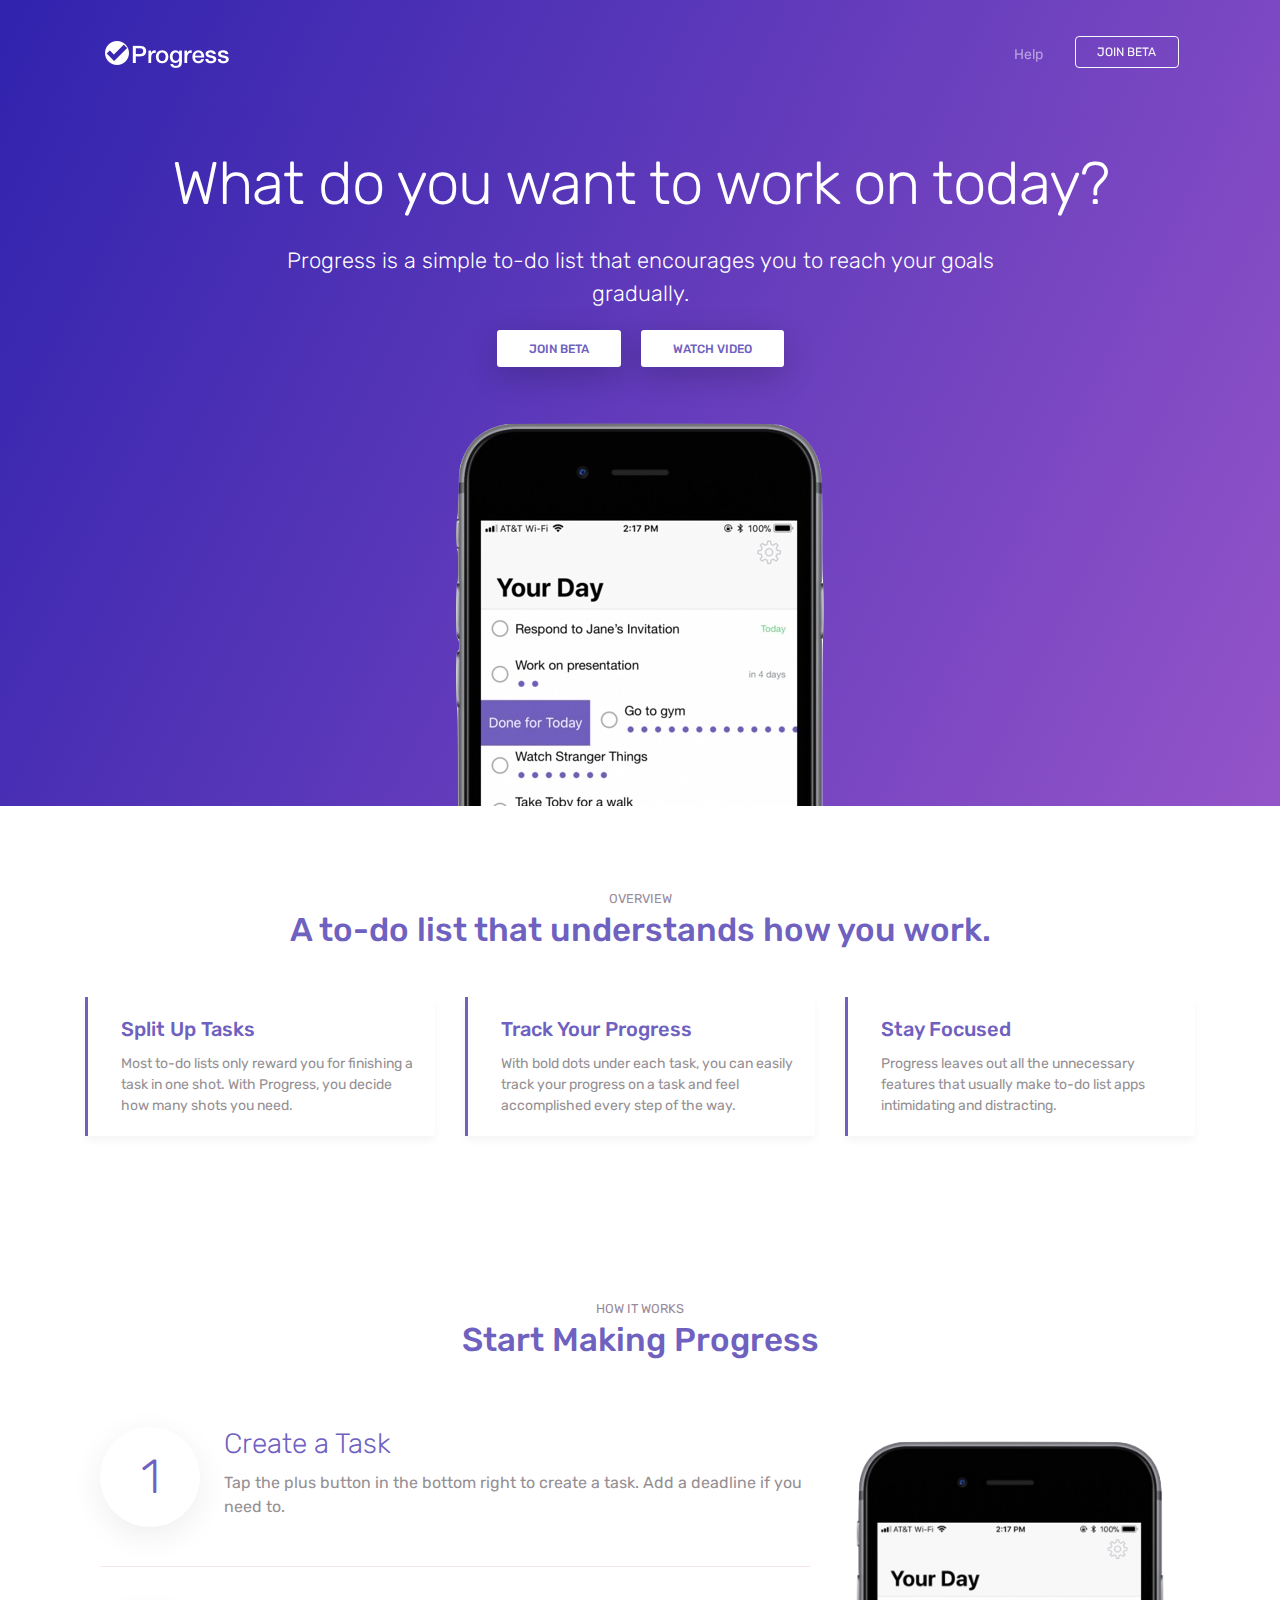
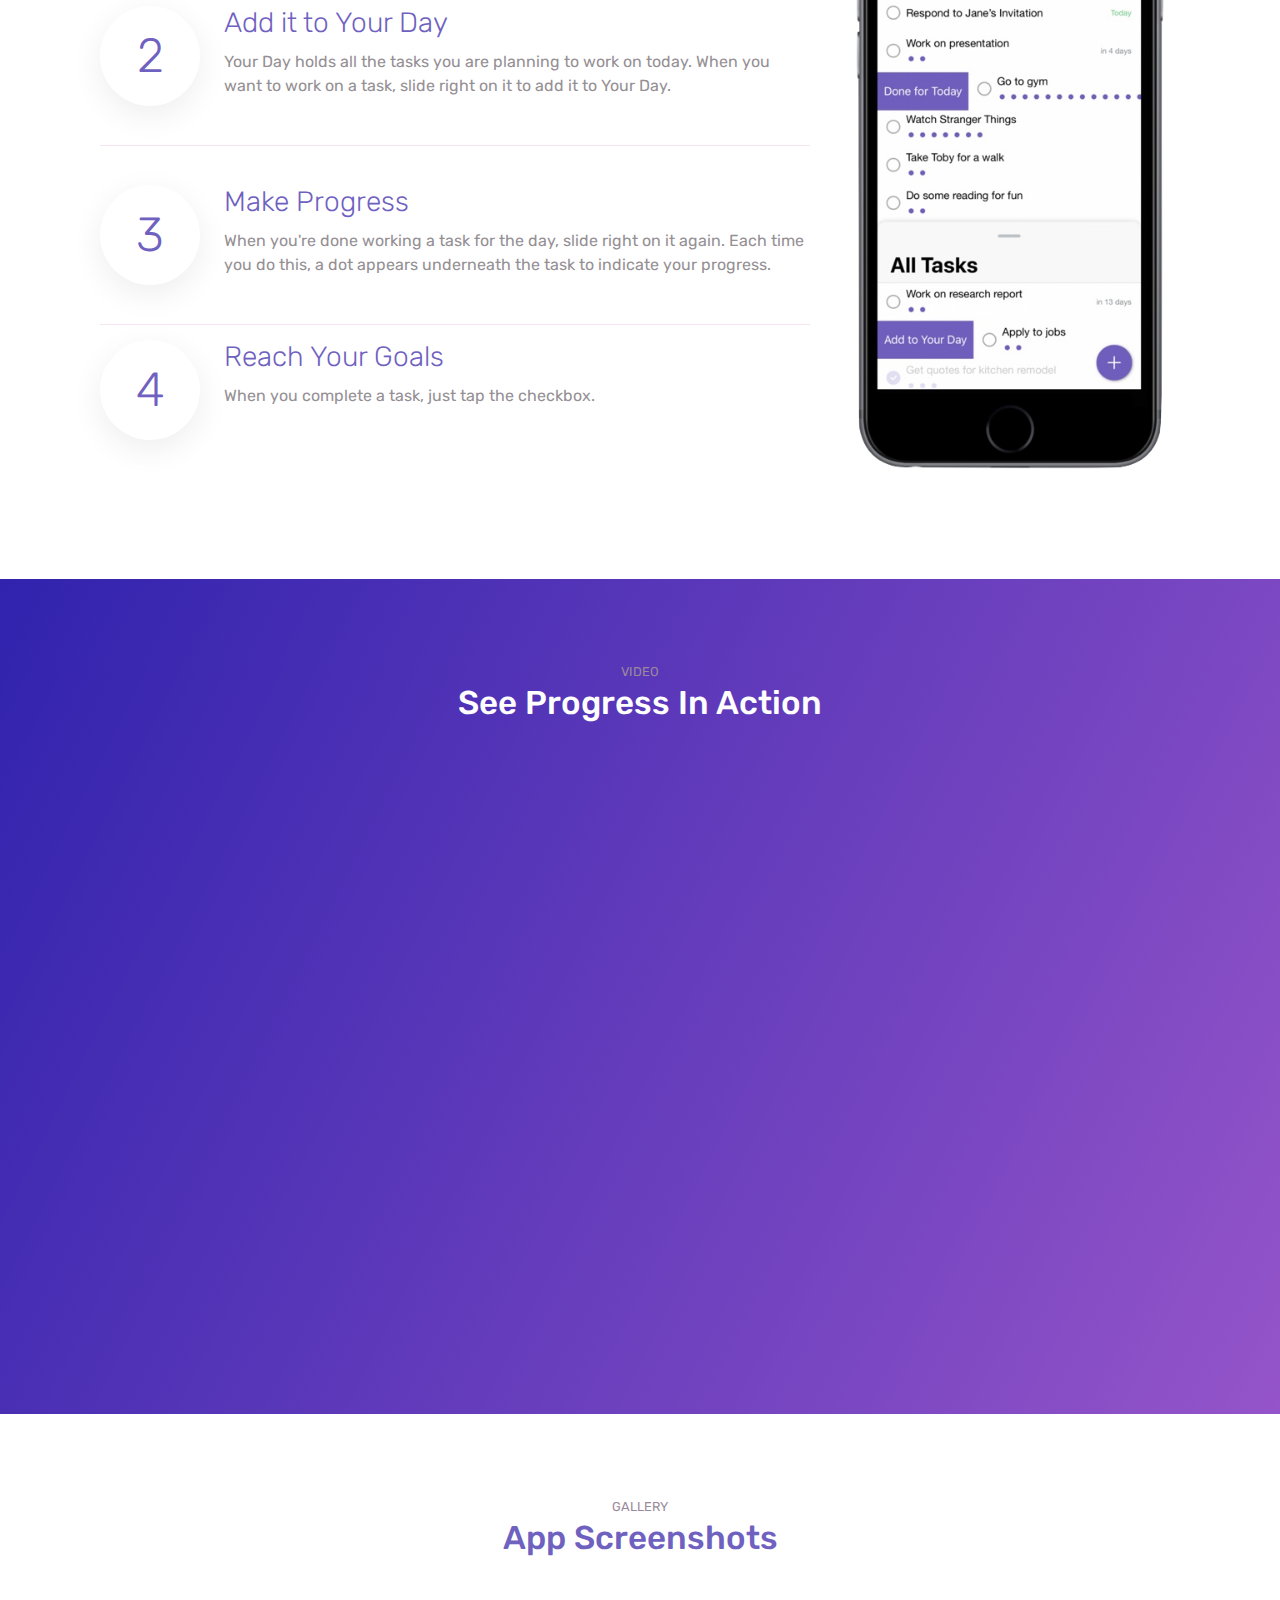
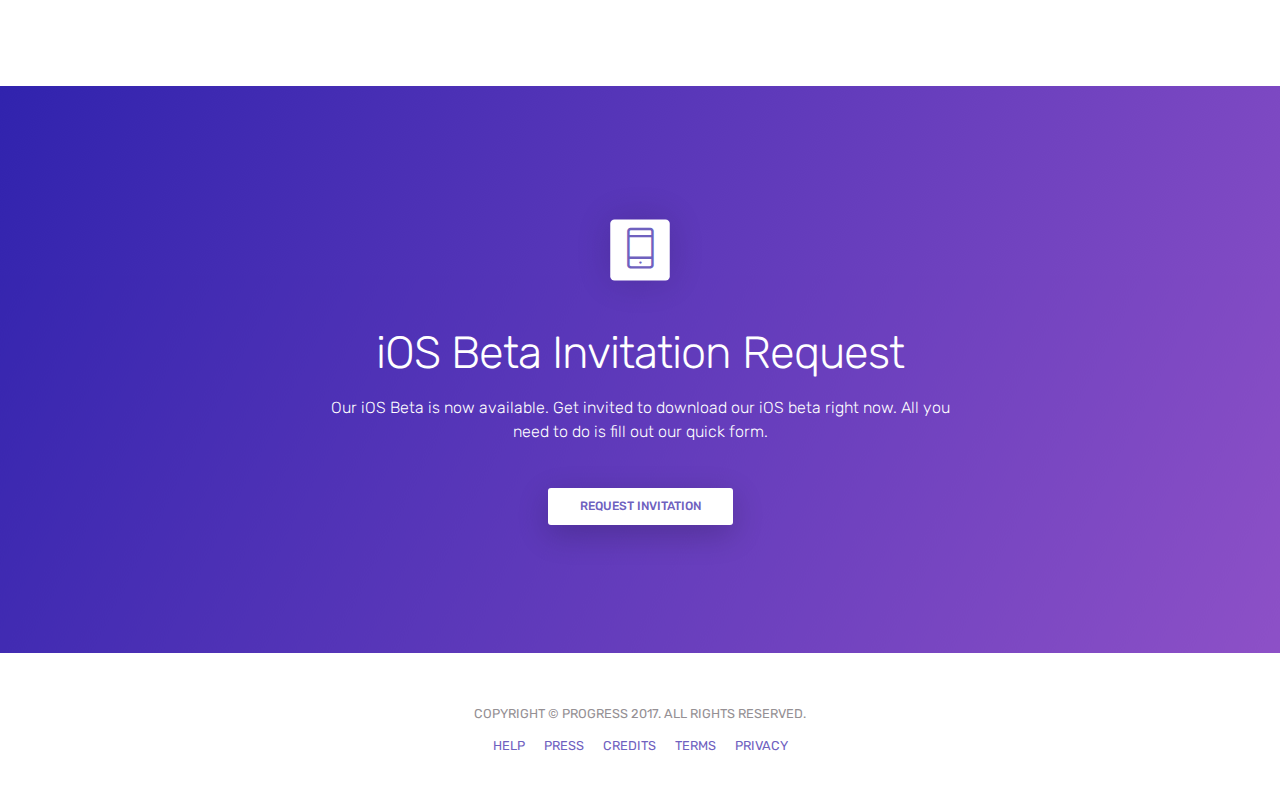
==== commit 1ee4c26a: "help pages" ====
--- a/index.html
+++ b/index.html
@@ -5,6 +5,17 @@
  -->
 
 <head>
+    <!-- Global site tag (gtag.js) - Google Analytics -->
+    <script async src="https://www.googletagmanager.com/gtag/js?id=UA-111742032-1"></script>
+    <script>
+      window.dataLayer = window.dataLayer || [];
+      function gtag(){dataLayer.push(arguments);}
+      gtag('js', new Date());
+
+      gtag('config', 'UA-111742032-1');
+    </script>
+
+
     <title>Progress</title>
     <!-- Required meta tags -->
     <meta charset="utf-8">
@@ -48,7 +59,7 @@
                         <a class="navbar-brand" href="index.html"><img src="images/logo.png" class="img-fluid" alt="logo"></a> <button class="navbar-toggler" type="button" data-toggle="collapse" data-target="#navbar" aria-controls="navbar" aria-expanded="false" aria-label="Toggle navigation"> <span class="navbar-toggler-icon"></span> </button>
                         <div class="collapse navbar-collapse" id="navbar">
                             <ul class="navbar-nav ml-auto">
-                                <!-- <li class="nav-item"> <a class="nav-link" href="#howitworks">HOW IT WORKS</a> </li>-->
+                                 <li class="nav-item"> <a class="nav-link" href="help.html">Help</a> </li>
                                 <li class="nav-item"><a href="#beta" class="btn btn-outline-light my-3 my-sm-0 ml-lg-3">Join Beta</a></li>
                             </ul>
                         </div>
@@ -251,11 +262,11 @@
     <footer class="my-5 text-center">
         <p class="mb-2"><small>COPYRIGHT © PROGRESS 2017. ALL RIGHTS RESERVED.</a></small></p>
         <small>
-             <a href="https://www.dropbox.com/sh/uk5i52ibr6xwjdl/AAD-dLXmR7d2YhoPPhvqMtyUa?dl=0" class="m-2">PRESS</a>
+            <a href="help.html" class="m-2">HELP</a>
+            <a href="https://www.dropbox.com/sh/uk5i52ibr6xwjdl/AAD-dLXmR7d2YhoPPhvqMtyUa?dl=0" class="m-2">PRESS</a>
             <a href="credits.html" class="m-2">CREDITS</a>
             <a href="terms.html" class="m-2">TERMS</a>
             <a href="privacy.html" class="m-2">PRIVACY</a>
-            <a href="mailto:info@makeprogressapp.com" class="m-2">CONTACT</a>
         </small>
     </footer>
 
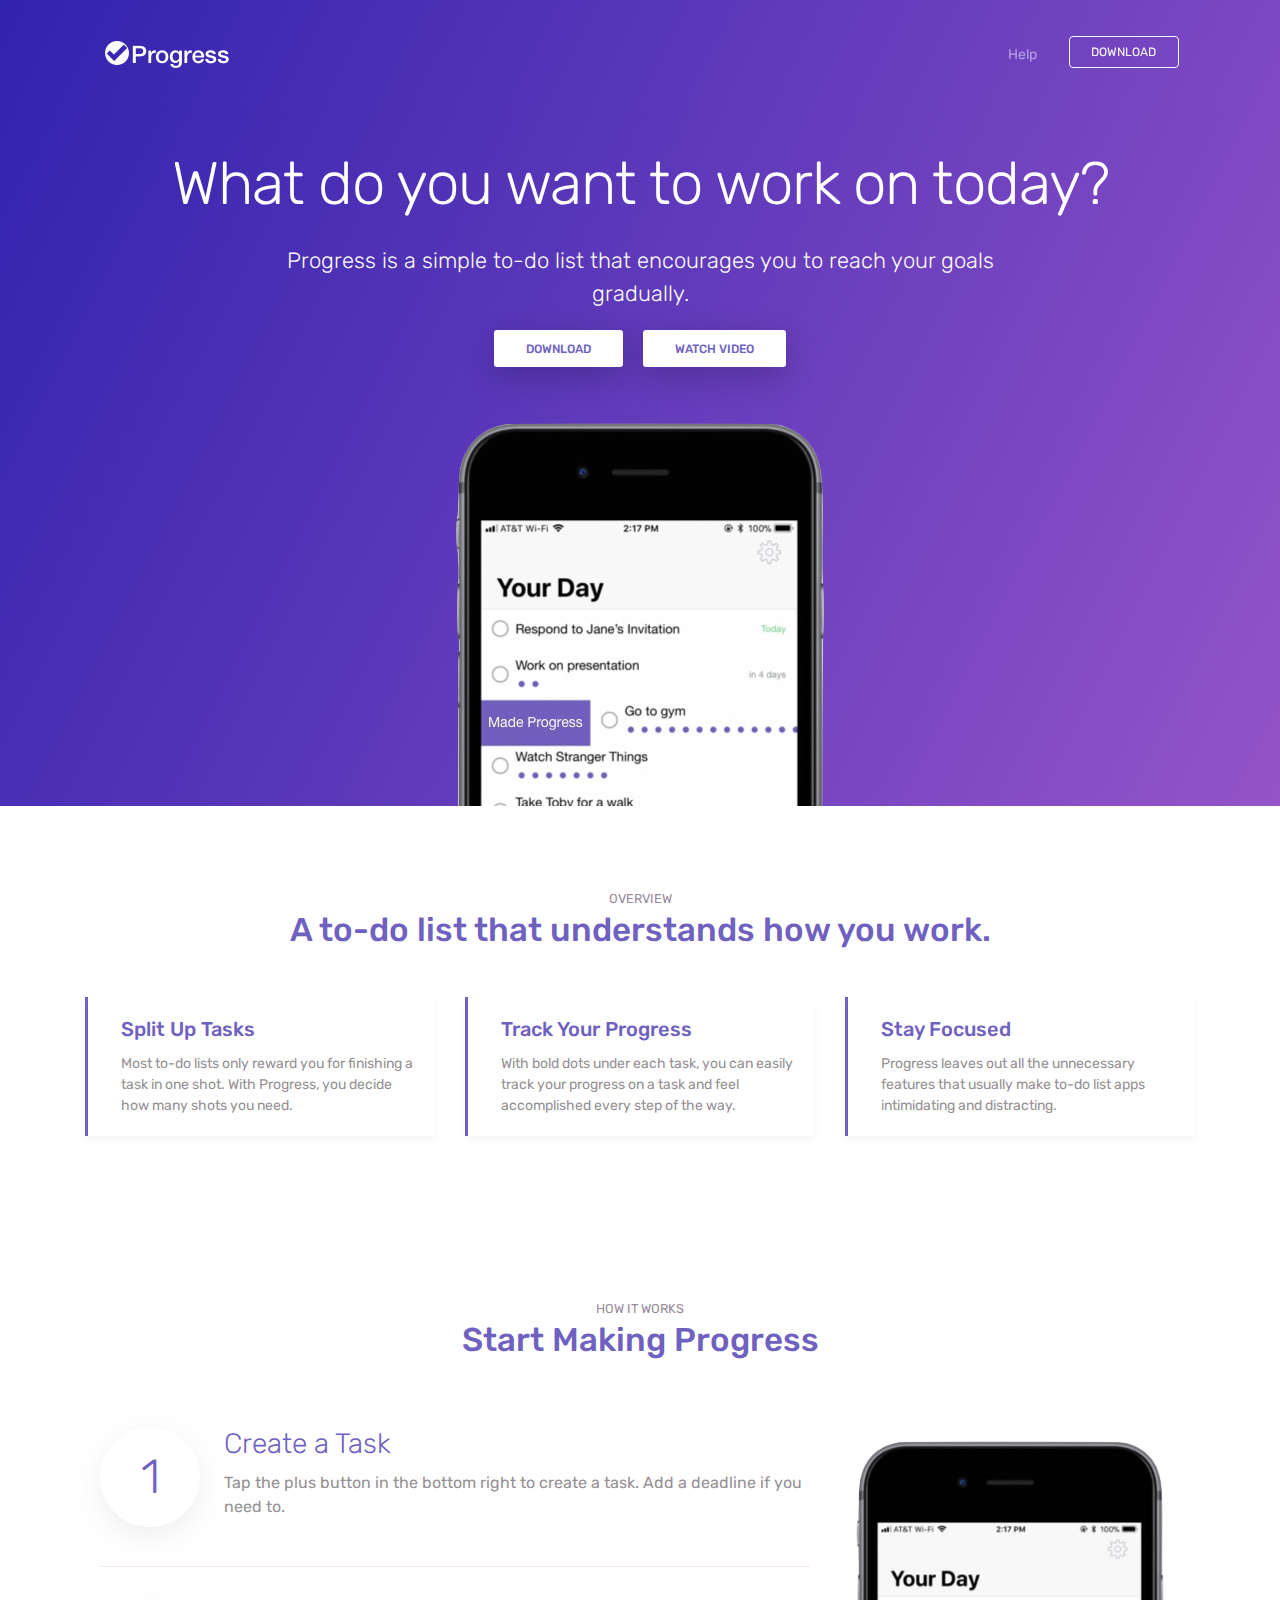
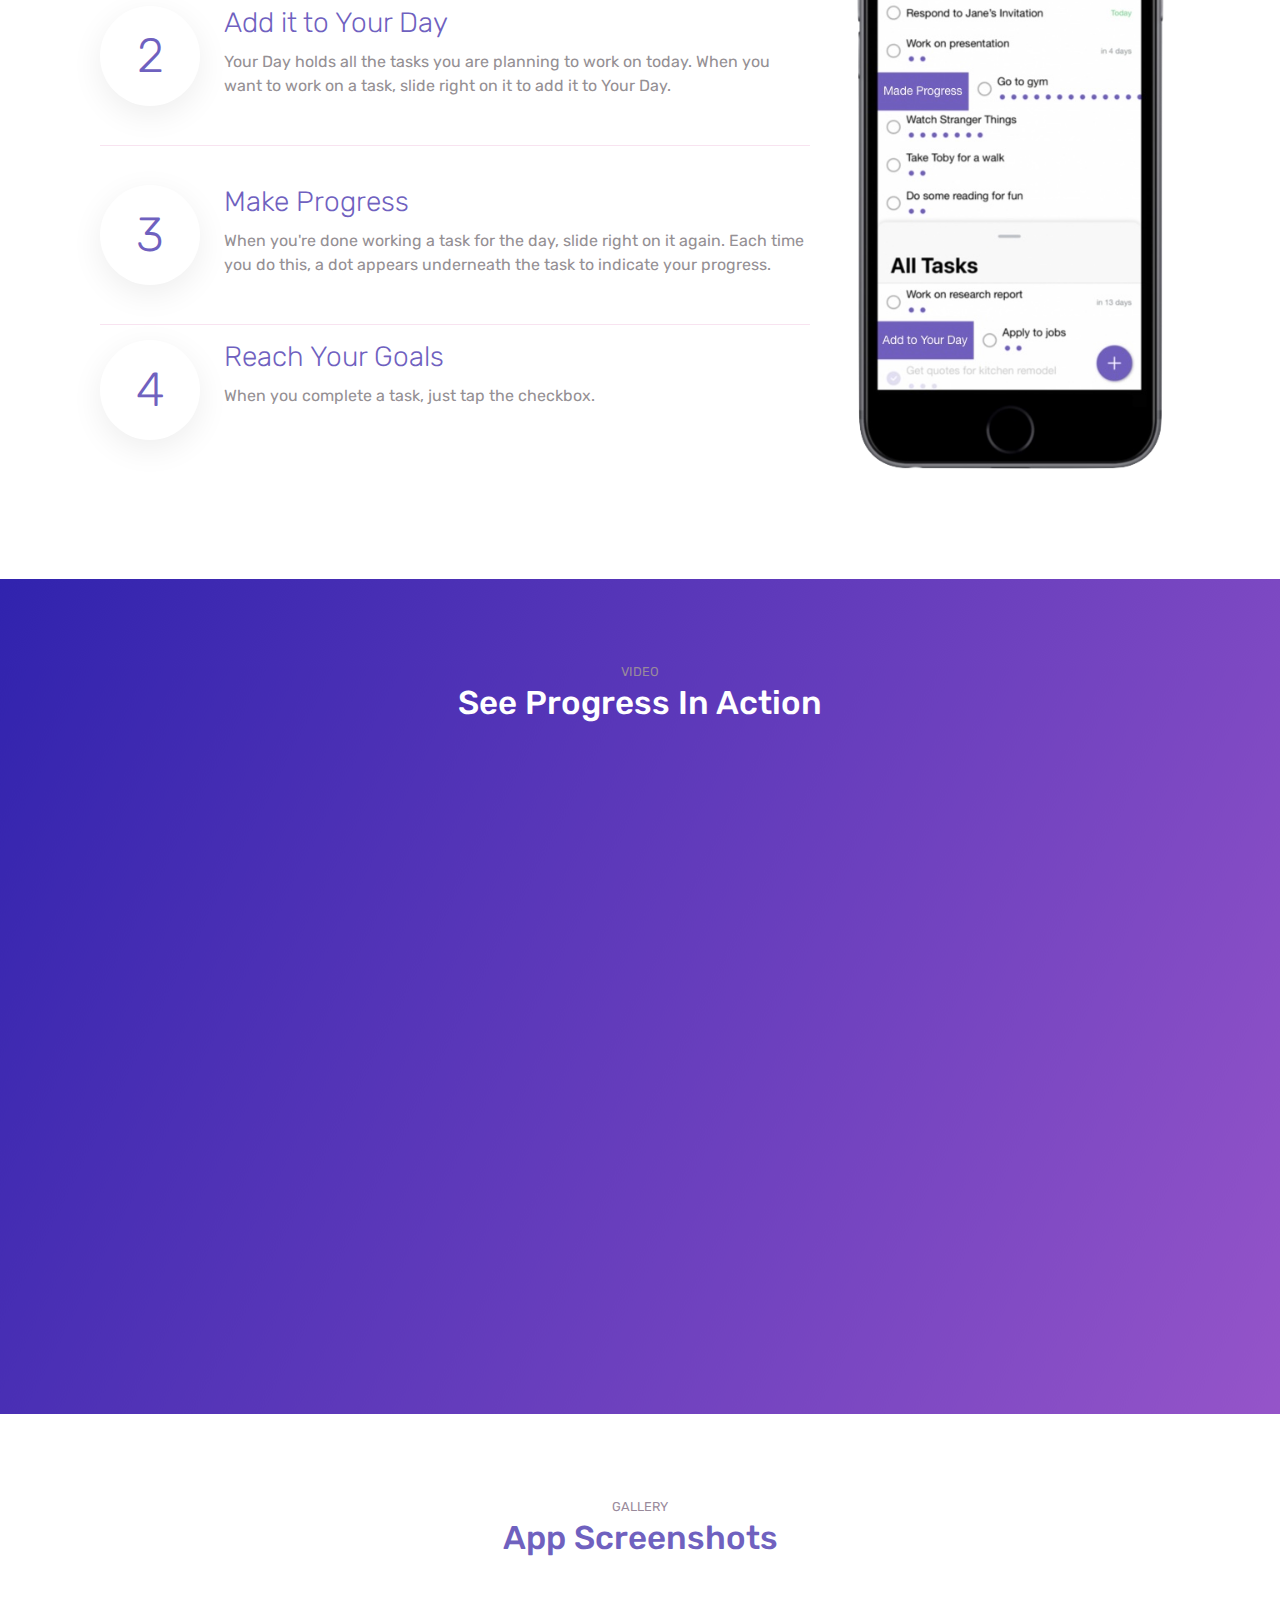
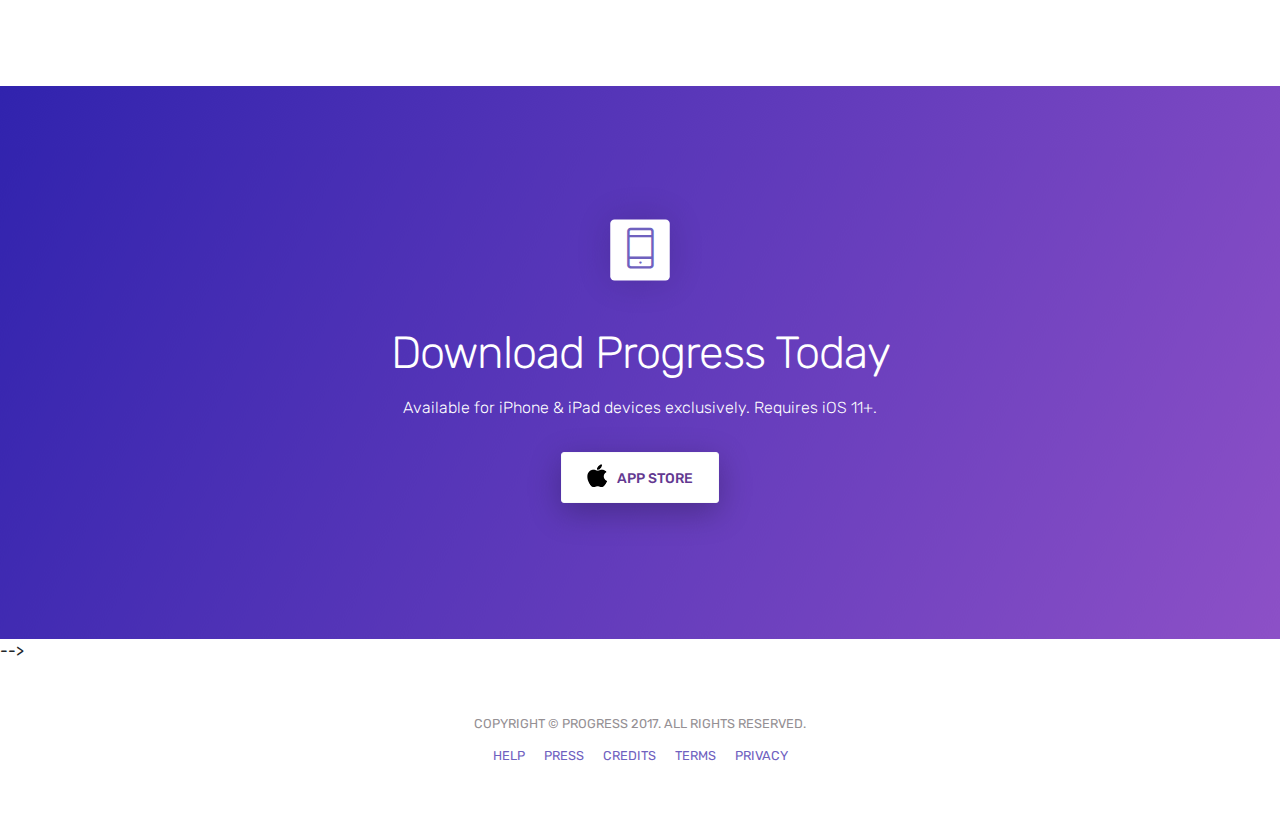
==== commit 59461511: "download section:" ====
--- a/index.html
+++ b/index.html
@@ -60,7 +60,7 @@
                         <div class="collapse navbar-collapse" id="navbar">
                             <ul class="navbar-nav ml-auto">
                                  <li class="nav-item"> <a class="nav-link" href="help.html">Help</a> </li>
-                                <li class="nav-item"><a href="#beta" class="btn btn-outline-light my-3 my-sm-0 ml-lg-3">Join Beta</a></li>
+                                <li class="nav-item"><a href="#download" class="btn btn-outline-light my-3 my-sm-0 ml-lg-3">DOWNLOAD</a></li>
                             </ul>
                         </div>
                     </nav>
@@ -76,7 +76,7 @@
             <p class="tagline">Progress is a simple to-do list that encourages you to reach your goals gradually. </p>
             <div class="container2">
                 <div class="flex">
-                            <a href="#beta" , class="btn btn-primary">Join Beta</a></div>
+                            <a href="#download" , class="btn btn-primary">Download</a></div>
                             <a href="#video" , class="btn btn-primary">Watch Video</a></div>
                 </div>
             </div>
@@ -222,6 +222,7 @@
     </div>
     <!-- // end .section -->
 
+<!--
     <a name="beta">
         <div class="section bg-gradient">
         <div class="container">
@@ -234,15 +235,15 @@
                         <div class = "container2">
                         <div class="row">
                                 <input type="submit" display=inline value="Request Invitation" name="subscribe" class="btn btn-primary" onclick="window.open('https://docs.google.com/forms/d/e/1FAIpQLSewMjJUEQsUB3GAOsX3UaasH5vnxFQbuQ_sWc6Pb_Ocl7XDDA/viewform?usp=sf_link','_blank')">
-                         </div> <!-- /row -->    
+                         </div>  
                          </div>
                 </div>
             </div>
         </div>
     </div>
-
-
-   <!-- <a name="download">
+-->
+
+   <a name="download">
     <div class="section bg-gradient">
     <div class="container">
             <div class="call-to-action">
@@ -251,12 +252,11 @@
                 <h2>Download Progress Today</h2>
                 <p class="tagline">Available for iPhone & iPad devices exclusively. Requires iOS 11+.</p>
                 <div class="my-4">
-                    <a href="#" class="btn btn-light"><img src="images/appleicon.png" alt="icon"> App Store</a>
+                    <a href="https://itunes.apple.com/us/app/progress-to-do-list/id1326411077?ls=1&mt=8" class="btn btn-light"><img src="images/appleicon.png" alt="icon"> App Store</a>
                 </div>
             </div>
         </div>
     </div> -->
-    <!-- // end .section -->
     
     <a name="footer">
     <footer class="my-5 text-center">
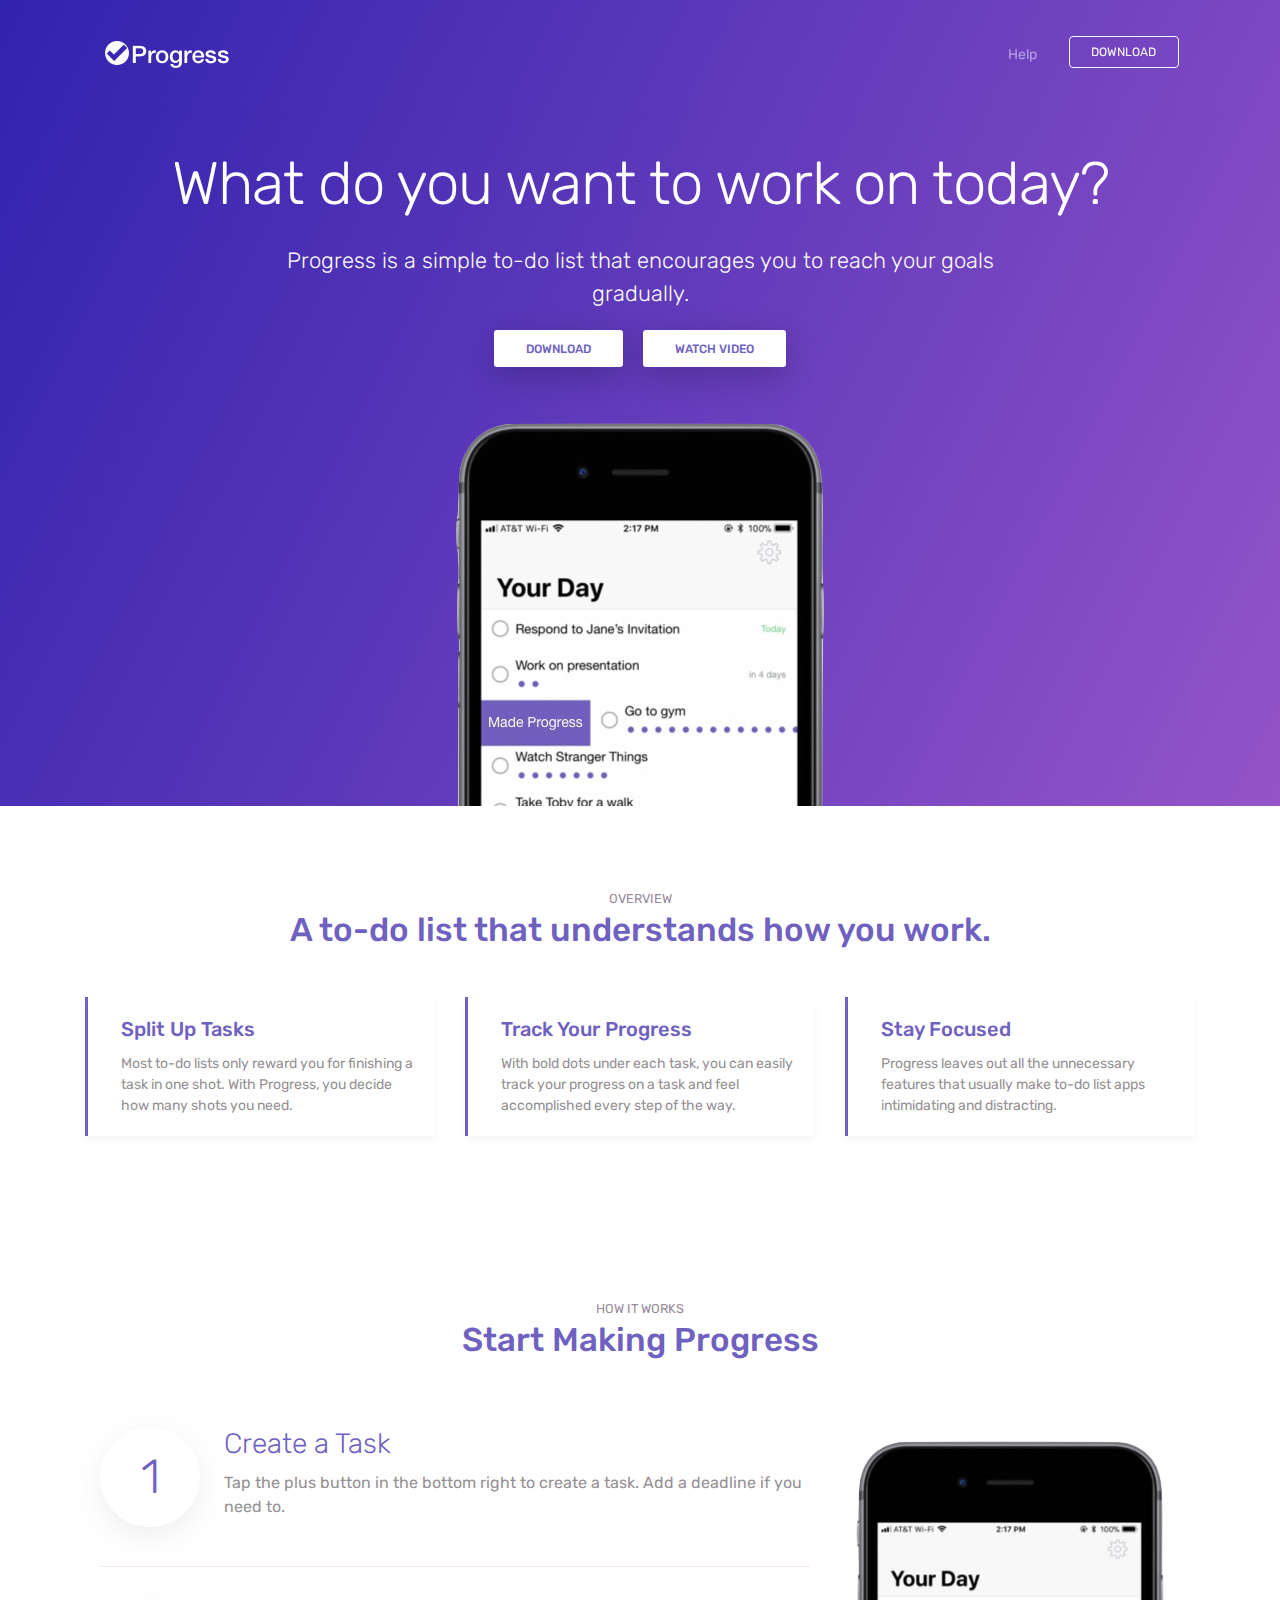
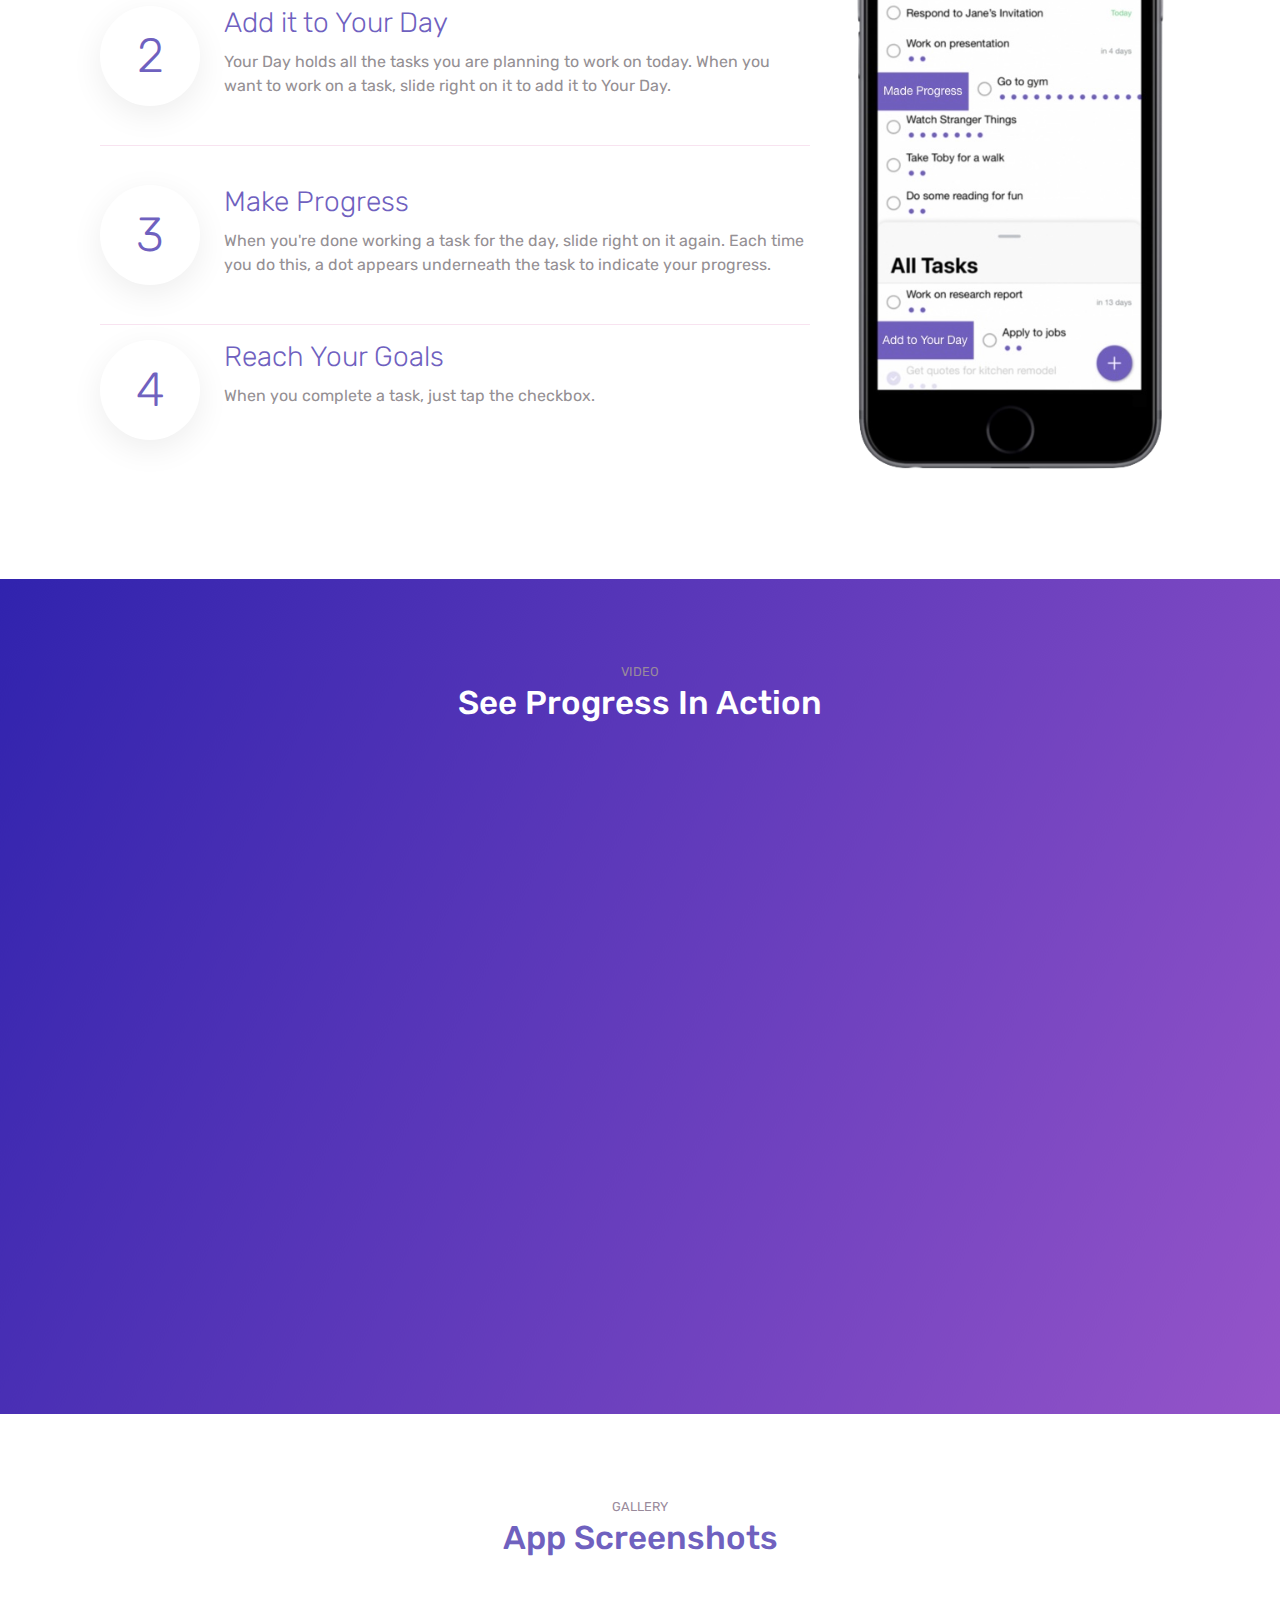
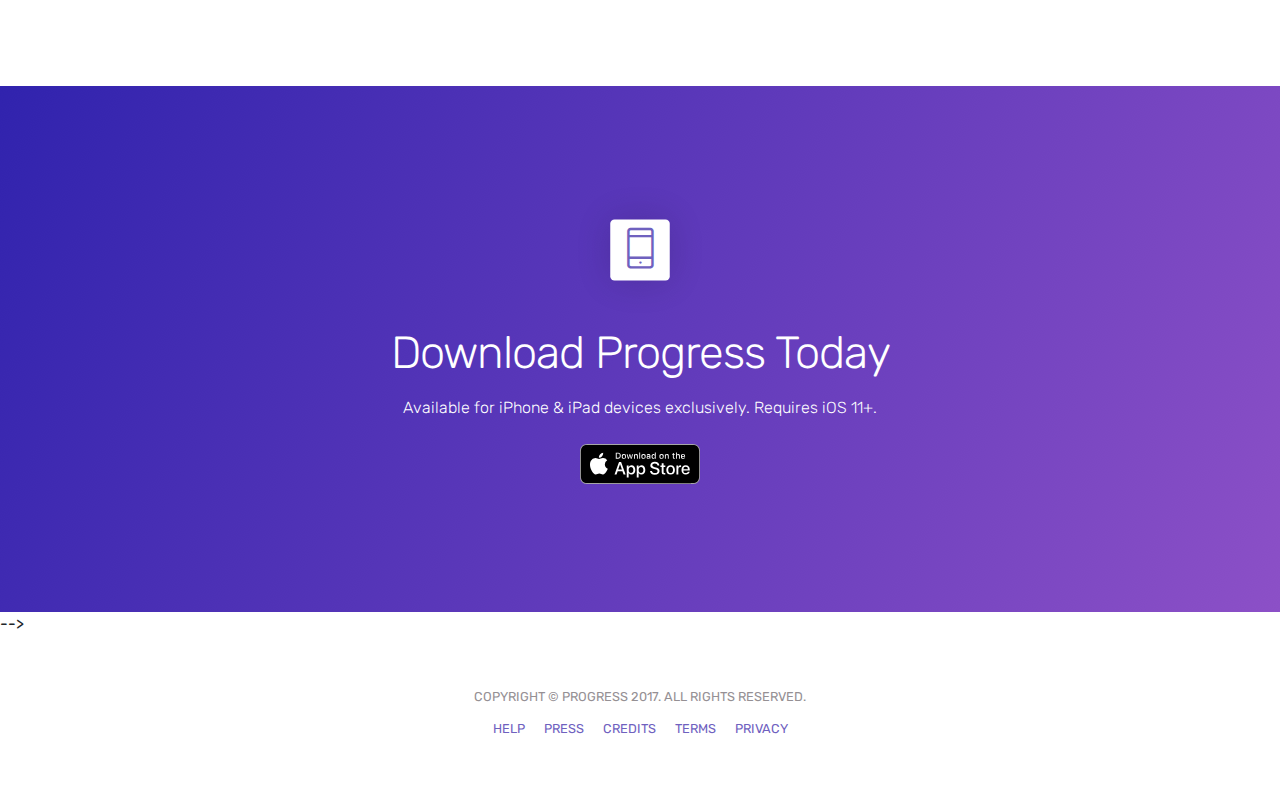
==== commit d3f42a13: "download badge" ====
--- a/index.html
+++ b/index.html
@@ -234,7 +234,7 @@
                 <div class="my-4">
                         <div class = "container2">
                         <div class="row">
-                                <input type="submit" display=inline value="Request Invitation" name="subscribe" class="btn btn-primary" onclick="window.open('https://docs.google.com/forms/d/e/1FAIpQLSewMjJUEQsUB3GAOsX3UaasH5vnxFQbuQ_sWc6Pb_Ocl7XDDA/viewform?usp=sf_link','_blank')">
+                                <input type="submit" display=inline value="Request Invitation" name="subscribe" class="btn btn-primary" onclick="window. sopen('https://docs.google.com/forms/d/e/1FAIpQLSewMjJUEQsUB3GAOsX3UaasH5vnxFQbuQ_sWc6Pb_Ocl7XDDA/viewform?usp=sf_link','_blank')">
                          </div>  
                          </div>
                 </div>
@@ -252,7 +252,7 @@
                 <h2>Download Progress Today</h2>
                 <p class="tagline">Available for iPhone & iPad devices exclusively. Requires iOS 11+.</p>
                 <div class="my-4">
-                    <a href="https://itunes.apple.com/us/app/progress-to-do-list/id1326411077?ls=1&mt=8" class="btn btn-light"><img src="images/appleicon.png" alt="icon"> App Store</a>
+                    <a href="https://itunes.apple.com/us/app/progress-to-do-list/id1326411077?ls=1&mt=8""> <img src="images/app-store-badge.svg"> </a>
                 </div>
             </div>
         </div>
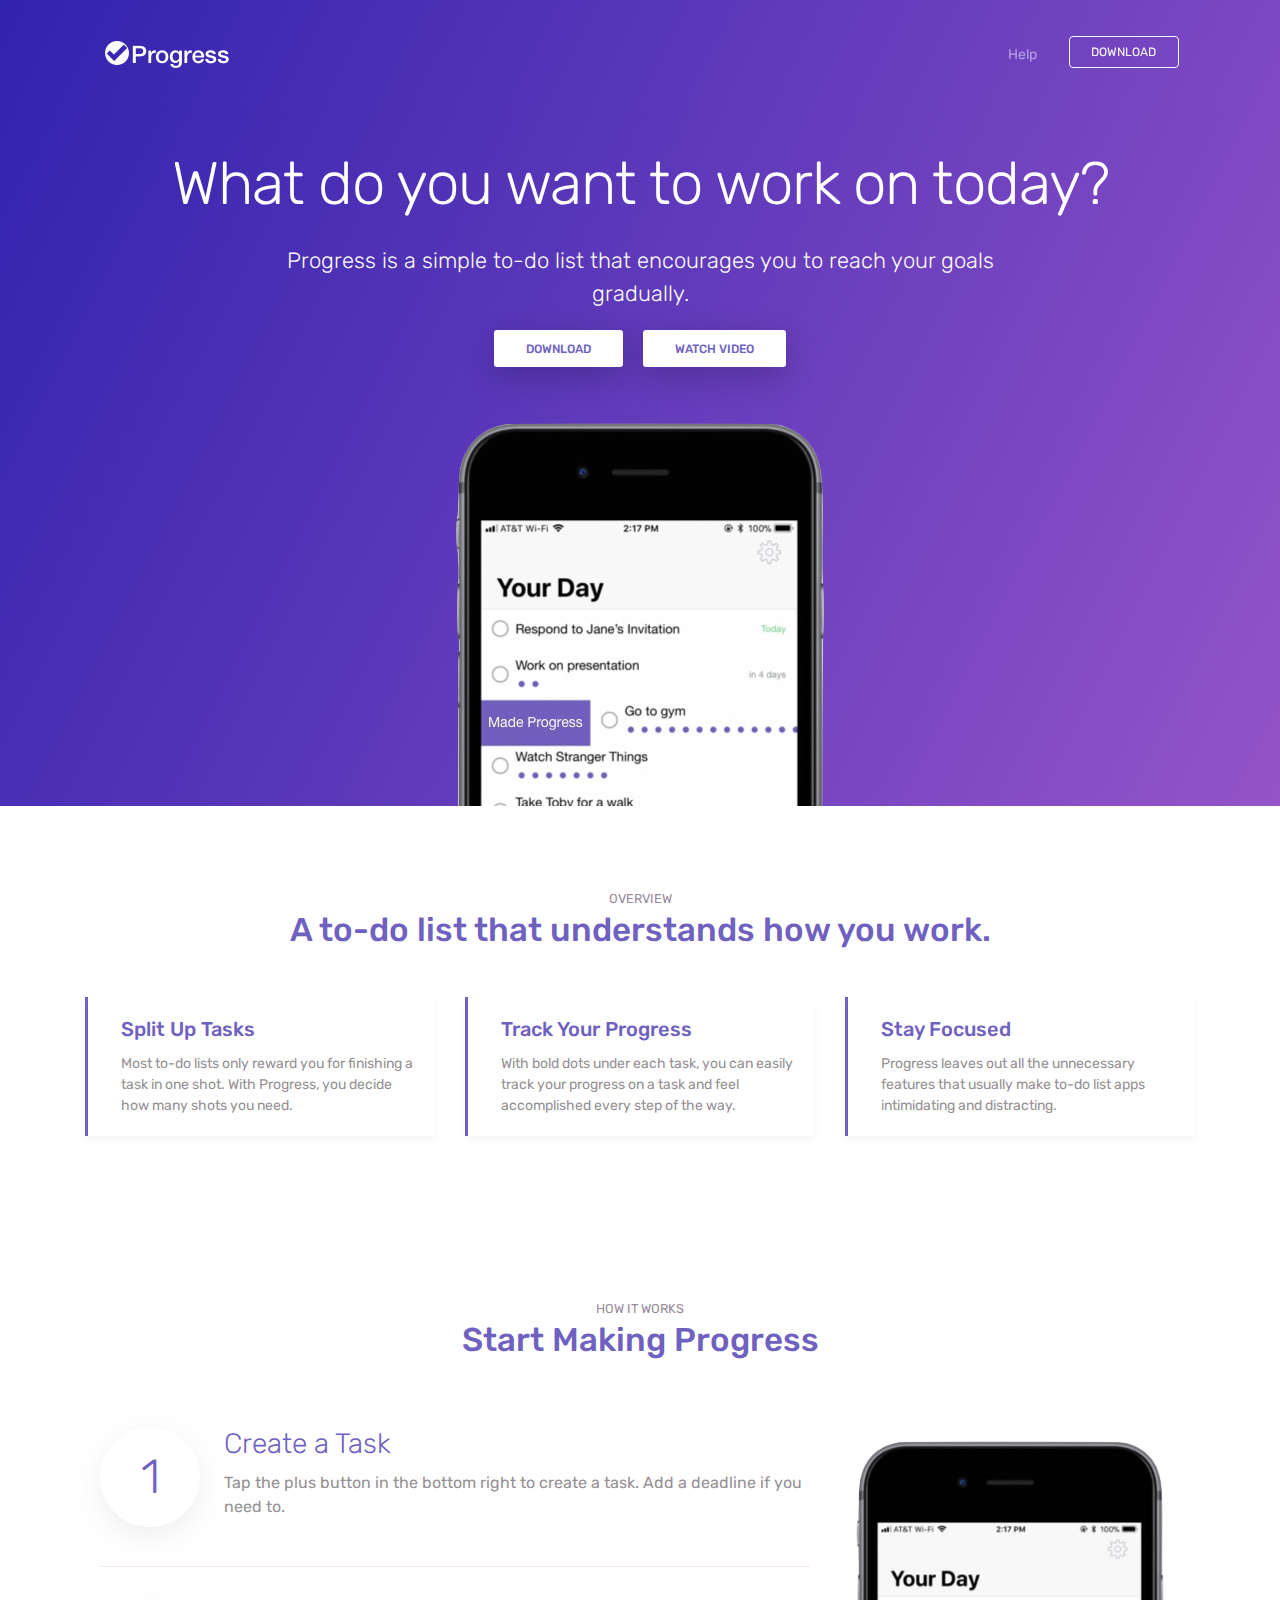
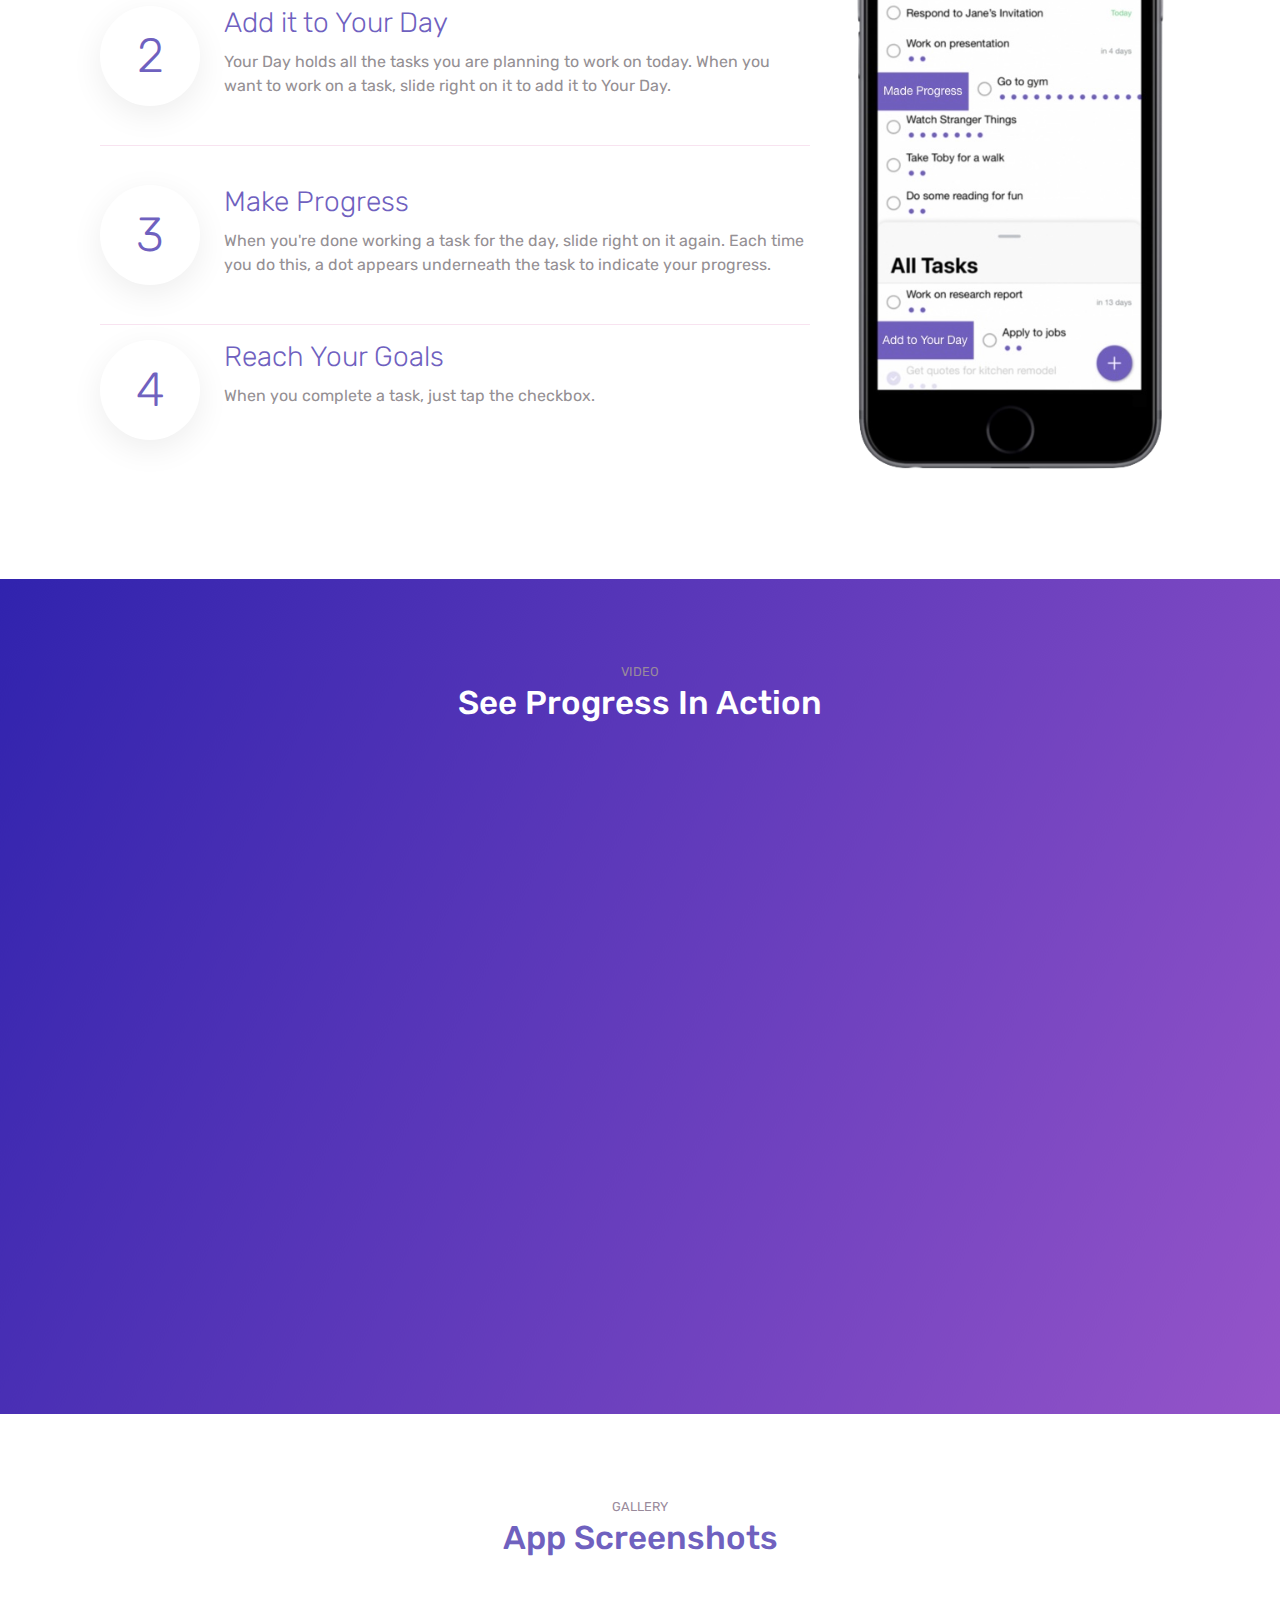
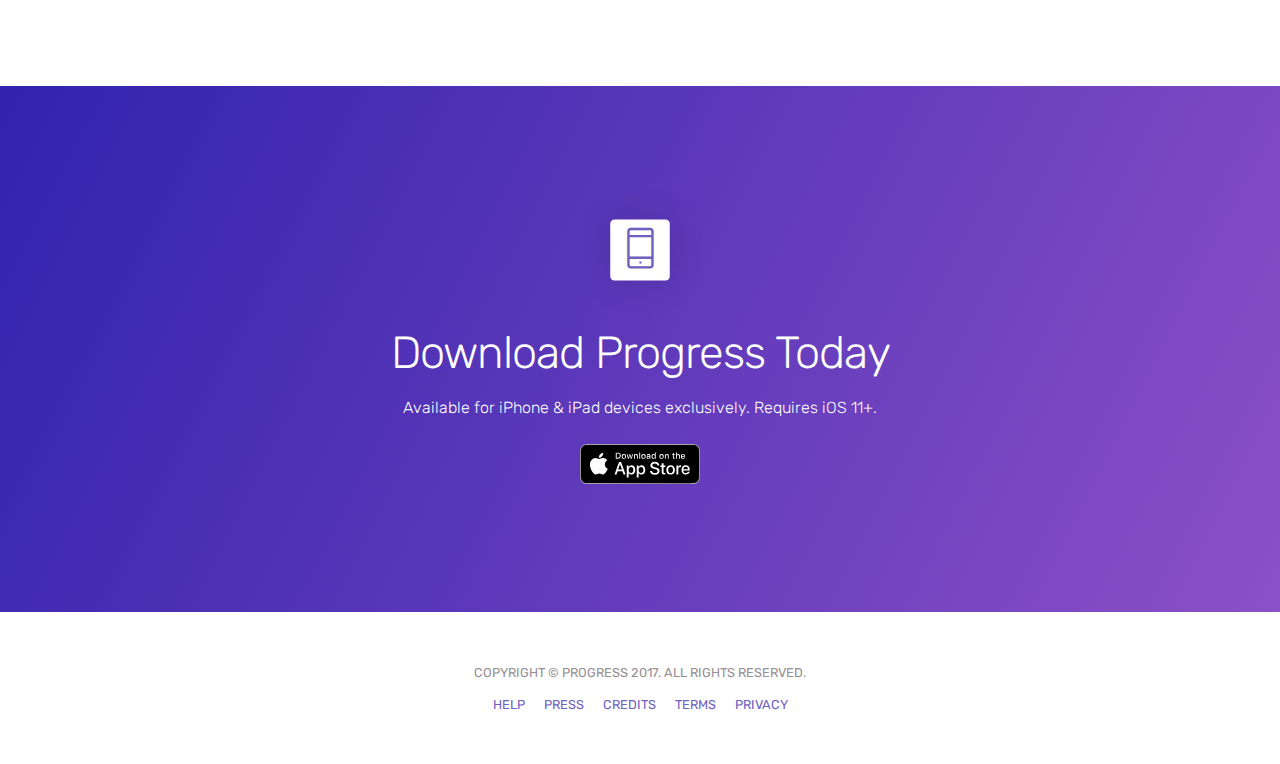
==== commit 2f9792c8: "--> error" ====
--- a/index.html
+++ b/index.html
@@ -256,7 +256,7 @@
                 </div>
             </div>
         </div>
-    </div> -->
+    </div> 
     
     <a name="footer">
     <footer class="my-5 text-center">
